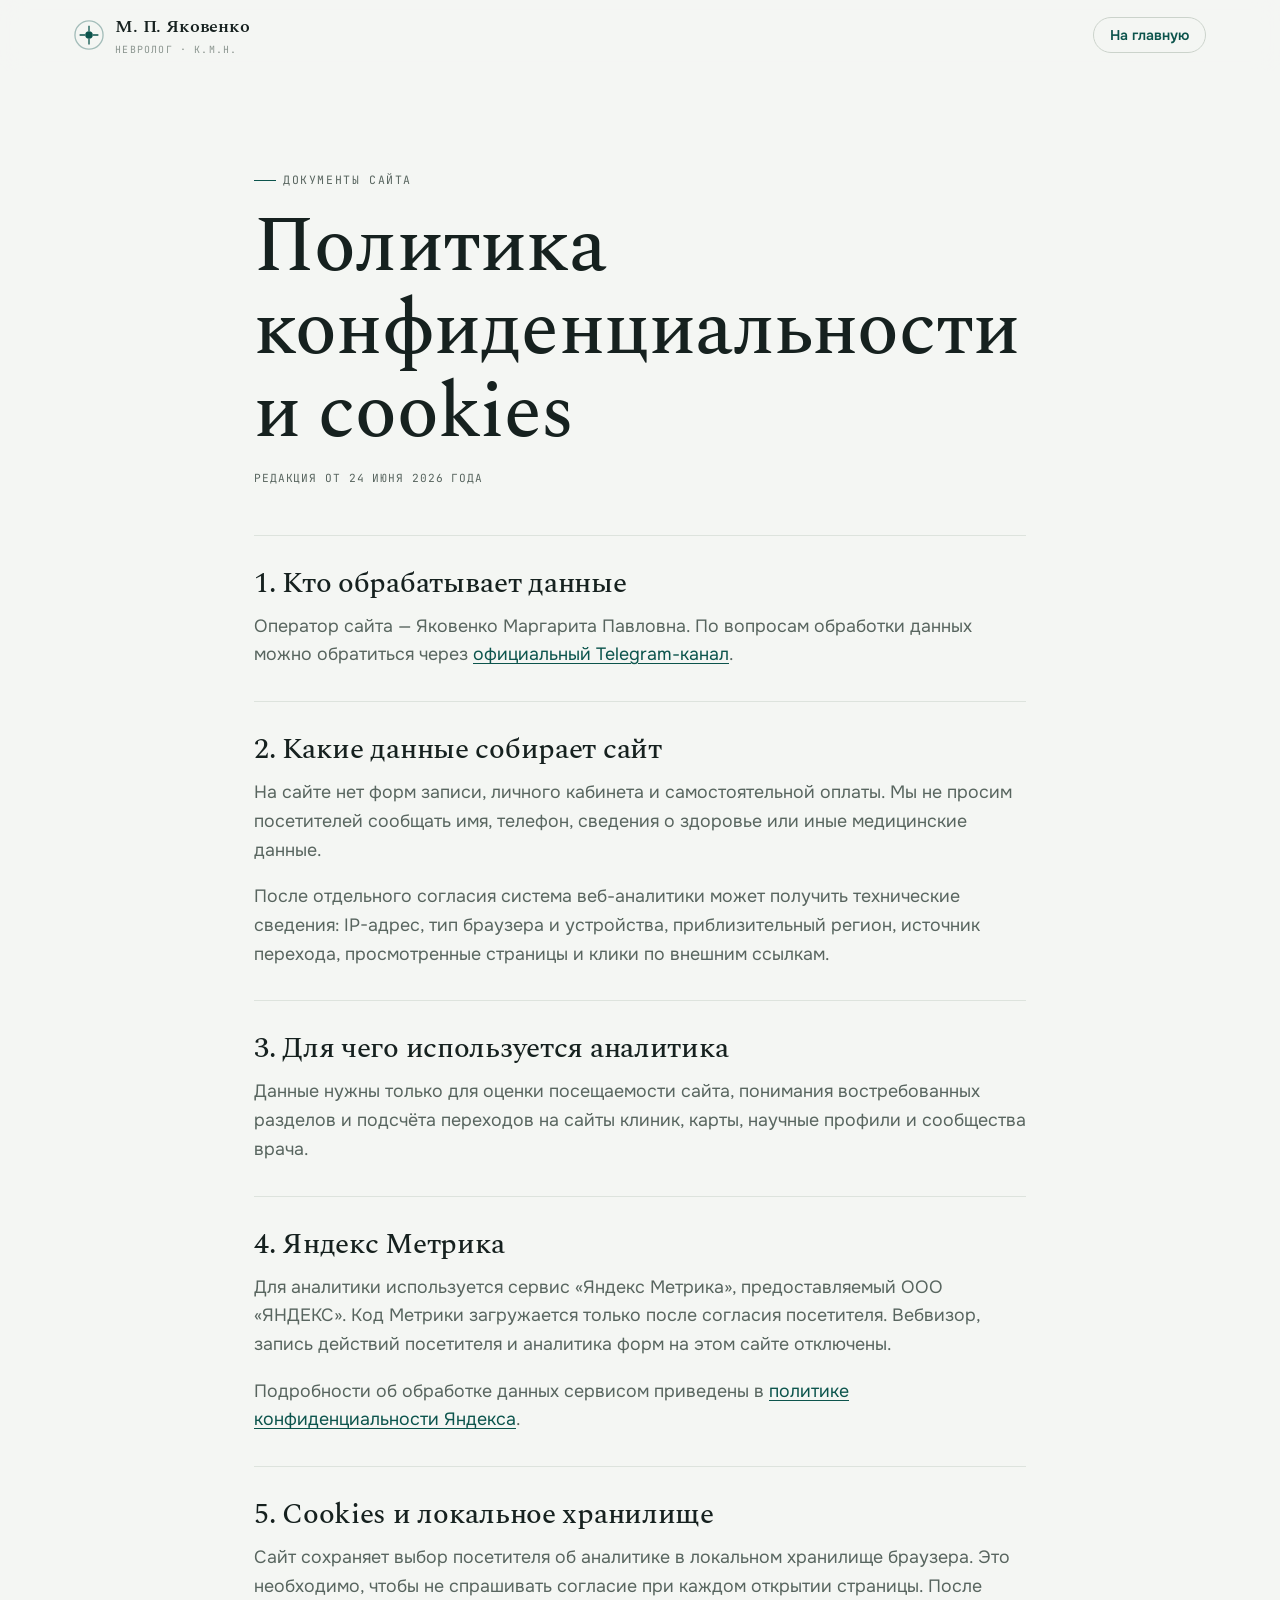
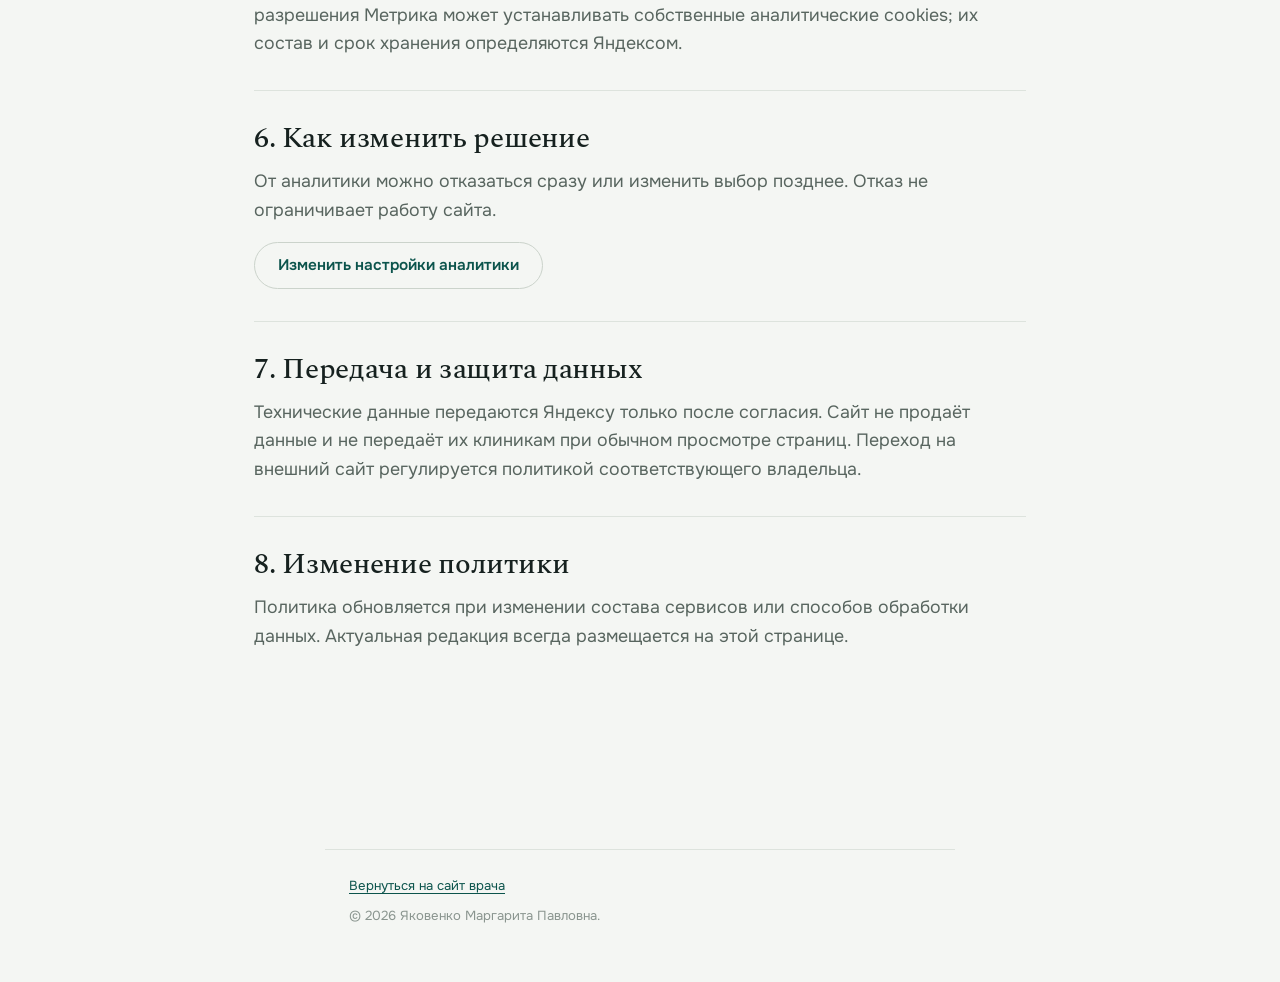
==== privacy.html @ 0357e367 "feat(analytics): add consent-ready metrics" ====
<!DOCTYPE html>
<html lang="ru">
<head>
  <meta charset="utf-8">
  <meta name="viewport" content="width=device-width, initial-scale=1">
  <title>Политика конфиденциальности и cookies — Яковенко Маргарита Павловна</title>
  <meta name="description" content="Политика обработки данных и использования аналитических cookies на личном сайте врача-невролога Яковенко Маргариты Павловны.">
  <meta name="robots" content="index, follow">
  <link rel="canonical" href="https://maximusgenius-collab.github.io/Plusha/privacy.html">
  <meta name="theme-color" content="#0C544C">
  <!-- После создания счётчика укажите его числовой ID в content -->
  <meta name="yandex-metrika-id" content="">
  <link rel="preconnect" href="https://fonts.googleapis.com">
  <link rel="preconnect" href="https://fonts.gstatic.com" crossorigin>
  <link href="https://fonts.googleapis.com/css2?family=JetBrains+Mono:wght@400;500&family=Onest:wght@400;500;600&family=Spectral:wght@400;500;600&display=swap" rel="stylesheet">
  <link rel="stylesheet" href="style.css">
</head>
<body class="policy-page">
  <header class="header">
    <div class="wrap header__inner">
      <a class="brand" href="index.html" aria-label="Вернуться на главную">
        <svg class="brand__mark" width="30" height="30" viewBox="0 0 32 32" fill="none" aria-hidden="true">
          <circle cx="16" cy="16" r="15" stroke="currentColor" stroke-width="1.4" opacity=".35"/>
          <circle cx="16" cy="16" r="4" fill="currentColor"/>
          <g stroke="currentColor" stroke-width="1.4"><path d="M16 12V6M16 20v6M12 16H6M20 16h6"/></g>
        </svg>
        <span><span class="brand__name">М. П. Яковенко</span><span class="brand__role">Невролог · к.м.н.</span></span>
      </a>
      <a class="btn btn--ghost btn--small" href="index.html">На главную</a>
    </div>
  </header>

  <main class="policy wrap">
    <p class="eyebrow">Документы сайта</p>
    <h1>Политика конфиденциальности и&nbsp;cookies</h1>
    <p class="policy__updated">Редакция от 24 июня 2026 года</p>

    <section>
      <h2>1. Кто обрабатывает данные</h2>
      <p>Оператор сайта — Яковенко Маргарита Павловна. По вопросам обработки данных можно обратиться через <a href="https://t.me/pravilnaya_detskaya_nevrologiya" target="_blank" rel="noopener">официальный Telegram-канал</a>.</p>
    </section>

    <section>
      <h2>2. Какие данные собирает сайт</h2>
      <p>На сайте нет форм записи, личного кабинета и самостоятельной оплаты. Мы не просим посетителей сообщать имя, телефон, сведения о здоровье или иные медицинские данные.</p>
      <p>После отдельного согласия система веб-аналитики может получить технические сведения: IP-адрес, тип браузера и устройства, приблизительный регион, источник перехода, просмотренные страницы и клики по внешним ссылкам.</p>
    </section>

    <section>
      <h2>3. Для чего используется аналитика</h2>
      <p>Данные нужны только для оценки посещаемости сайта, понимания востребованных разделов и подсчёта переходов на сайты клиник, карты, научные профили и сообщества врача.</p>
    </section>

    <section>
      <h2>4. Яндекс Метрика</h2>
      <p>Для аналитики используется сервис «Яндекс Метрика», предоставляемый ООО «ЯНДЕКС». Код Метрики загружается только после согласия посетителя. Вебвизор, запись действий посетителя и аналитика форм на этом сайте отключены.</p>
      <p>Подробности об обработке данных сервисом приведены в <a href="https://yandex.ru/legal/confidential/" target="_blank" rel="noopener">политике конфиденциальности Яндекса</a>.</p>
    </section>

    <section>
      <h2>5. Cookies и локальное хранилище</h2>
      <p>Сайт сохраняет выбор посетителя об аналитике в локальном хранилище браузера. Это необходимо, чтобы не спрашивать согласие при каждом открытии страницы. После разрешения Метрика может устанавливать собственные аналитические cookies; их состав и срок хранения определяются Яндексом.</p>
    </section>

    <section>
      <h2>6. Как изменить решение</h2>
      <p>От аналитики можно отказаться сразу или изменить выбор позднее. Отказ не ограничивает работу сайта.</p>
      <button class="btn btn--ghost" type="button" data-cookie-settings>Изменить настройки аналитики</button>
    </section>

    <section>
      <h2>7. Передача и защита данных</h2>
      <p>Технические данные передаются Яндексу только после согласия. Сайт не продаёт данные и не передаёт их клиникам при обычном просмотре страниц. Переход на внешний сайт регулируется политикой соответствующего владельца.</p>
    </section>

    <section>
      <h2>8. Изменение политики</h2>
      <p>Политика обновляется при изменении состава сервисов или способов обработки данных. Актуальная редакция всегда размещается на этой странице.</p>
    </section>
  </main>

  <footer class="footer">
    <div class="wrap footer__legal">
      <p><a href="index.html">Вернуться на сайт врача</a></p>
      <p>© 2026 Яковенко Маргарита Павловна.</p>
    </div>
  </footer>

  <aside class="cookie-panel" data-cookie-panel hidden aria-label="Настройки аналитики">
    <div class="cookie-panel__mark" aria-hidden="true"><span></span></div>
    <div class="cookie-panel__body">
      <p class="cookie-panel__title">Аналитика сайта</p>
      <p>С вашего разрешения мы используем Яндекс Метрику. Вебвизор и запись действий отключены.</p>
    </div>
    <div class="cookie-panel__actions">
      <button class="btn btn--primary btn--small" type="button" data-cookie-accept>Разрешить</button>
      <button class="btn btn--ghost btn--small" type="button" data-cookie-reject>Только необходимые</button>
    </div>
  </aside>

  <script src="analytics.js" defer></script>
</body>
</html>
---- style.css ----
/* =========================================================================
   Сайт врача-невролога — личный сайт
   Дизайн-токены: «ясность нервной системы»
   ========================================================================= */

:root {
  /* — Цвет — */
  --paper:        #F4F6F3;   /* фарфор с холодно-зелёным подтоном */
  --paper-2:      #FBFCFA;   /* карточки */
  --paper-3:      #EEF1ED;   /* мягкие плашки */
  --ink:          #16211F;   /* основной текст, петроль-чёрный */
  --muted:        #58655F;   /* вторичный текст */
  --faint:        #8A958F;   /* подписи */
  --line:         #DDE3DD;   /* волосяные линии */
  --line-2:       #CBD3CB;

  --petrol:       #0C544C;   /* бренд / взрослые / неврология */
  --petrol-deep:  #073E38;
  --petrol-soft:  #E4EDEA;   /* подложка для «взрослых» */
  --amber:        #B8792A;   /* педиатрия / тёплый акцент */
  --amber-deep:   #8F5C18;
  --amber-soft:   #F6EEDF;   /* подложка для «детей» */

  /* — Шрифты — */
  --serif: "Spectral", Georgia, "Times New Roman", serif;
  --sans:  "Onest", -apple-system, BlinkMacSystemFont, "Segoe UI", Roboto, sans-serif;
  --mono:  "JetBrains Mono", ui-monospace, "SFMono-Regular", Consolas, monospace;

  /* — Ритм — */
  --wrap: 1180px;
  --rail: 76px;              /* отступ под «нервный ствол» на десктопе */
  --radius: 18px;
  --radius-sm: 12px;

  --ease: cubic-bezier(.22,.61,.36,1);
}

/* — База — */
*, *::before, *::after { box-sizing: border-box; }

html { scroll-behavior: smooth; }
@media (prefers-reduced-motion: reduce) { html { scroll-behavior: auto; } }

body {
  margin: 0;
  font-family: var(--sans);
  font-size: clamp(16px, 0.95rem + 0.2vw, 18px);
  line-height: 1.62;
  color: var(--ink);
  background: var(--paper);
  -webkit-font-smoothing: antialiased;
  text-rendering: optimizeLegibility;
}

img { max-width: 100%; display: block; }

a { color: inherit; text-decoration: none; }

h1, h2, h3 { font-family: var(--serif); font-weight: 500; margin: 0; line-height: 1.08; letter-spacing: -0.01em; }

p { margin: 0 0 1em; }
p:last-child { margin-bottom: 0; }

::selection { background: var(--petrol); color: var(--paper); }

:focus-visible {
  outline: 2.5px solid var(--petrol);
  outline-offset: 3px;
  border-radius: 4px;
}

.wrap { max-width: var(--wrap); margin: 0 auto; padding: 0 24px; }

/* — Утилитарные подписи (моно) — */
.eyebrow {
  font-family: var(--mono);
  font-size: 0.72rem;
  letter-spacing: 0.14em;
  text-transform: uppercase;
  color: var(--petrol);
  margin: 0 0 1.1rem;
  display: inline-flex;
  align-items: center;
  gap: 0.6em;
}
.eyebrow::before {
  content: "";
  width: 22px; height: 1px;
  background: var(--petrol);
  display: inline-block;
}

.sr-only {
  position: absolute; width: 1px; height: 1px;
  padding: 0; margin: -1px; overflow: hidden;
  clip: rect(0,0,0,0); white-space: nowrap; border: 0;
}

/* =========================================================================
   Кнопки
   ========================================================================= */
.btn {
  font-family: var(--sans);
  font-size: 0.96rem;
  font-weight: 600;
  line-height: 1;
  display: inline-flex;
  align-items: center;
  justify-content: center;
  gap: 0.55em;
  padding: 0.95em 1.5em;
  border-radius: 999px;
  border: 1.5px solid transparent;
  cursor: pointer;
  transition: transform .25s var(--ease), background .25s var(--ease), color .25s var(--ease), border-color .25s var(--ease);
  white-space: nowrap;
}
.btn:active { transform: translateY(1px); }

.btn--primary { background: var(--petrol); color: var(--paper); }
.btn--primary:hover { background: var(--petrol-deep); }

.btn--ghost { background: transparent; color: var(--petrol); border-color: var(--line-2); }
.btn--ghost:hover { border-color: var(--petrol); background: var(--petrol-soft); }

.btn--small { padding: 0.7em 1.15em; font-size: 0.88rem; }

.btn__arrow { transition: transform .25s var(--ease); }
.btn:hover .btn__arrow { transform: translateX(3px); }

/* =========================================================================
   Шапка
   ========================================================================= */
.header {
  position: sticky;
  top: 0;
  z-index: 50;
  background: color-mix(in srgb, var(--paper) 82%, transparent);
  backdrop-filter: saturate(140%) blur(12px);
  border-bottom: 1px solid transparent;
  transition: border-color .3s var(--ease), background .3s var(--ease);
}
.header.is-stuck { border-bottom-color: var(--line); }

.header__inner {
  display: flex;
  align-items: center;
  justify-content: space-between;
  gap: 1.5rem;
  height: 70px;
}

.brand { display: inline-flex; align-items: center; gap: 0.7rem; }
.brand__mark { color: var(--petrol); flex: none; }
.brand__name { font-family: var(--serif); font-size: 1.12rem; font-weight: 600; letter-spacing: -0.01em; }
.brand__role { display: block; font-family: var(--mono); font-size: 0.62rem; letter-spacing: 0.12em; text-transform: uppercase; color: var(--faint); margin-top: 1px; }

.nav { display: flex; align-items: center; gap: 1.9rem; }
.nav a { font-size: 0.93rem; color: var(--muted); transition: color .2s var(--ease); }
.nav a:hover { color: var(--ink); }

.header__cta { display: inline-flex; gap: 0.6rem; align-items: center; }

.menu-toggle {
  display: none;
  width: 42px;
  height: 42px;
  padding: 10px;
  border: 1px solid var(--line-2);
  border-radius: 50%;
  background: var(--paper-2);
  color: var(--ink);
}
.menu-toggle span { display: block; height: 1.5px; margin: 4px 0; background: currentColor; transition: transform .25s var(--ease), opacity .2s; }
.mobile-menu {
  display: none;
  grid-template-columns: 1fr 1fr;
  gap: 0;
  padding: 0 24px 18px;
  background: var(--paper);
  border-bottom: 1px solid var(--line);
}
.mobile-menu a { padding: 0.75rem 0; border-bottom: 1px solid var(--line); color: var(--muted); font-size: 0.94rem; }
.mobile-menu a:nth-child(odd) { margin-right: 1rem; }

@media (max-width: 940px) {
  .nav { display: none; }
  .menu-toggle { display: block; }
  .header.menu-open .mobile-menu { display: grid; }
  .header.menu-open .menu-toggle span:nth-child(1) { transform: translateY(5.5px) rotate(45deg); }
  .header.menu-open .menu-toggle span:nth-child(2) { opacity: 0; }
  .header.menu-open .menu-toggle span:nth-child(3) { transform: translateY(-5.5px) rotate(-45deg); }
}

@media (max-width: 500px) {
  .header__inner { height: 64px; }
  .brand__role { display: none; }
  .brand__name { font-size: 1rem; }
  .header__cta .btn { display: none; }
  .mobile-menu { grid-template-columns: 1fr; }
  .mobile-menu a:nth-child(odd) { margin-right: 0; }
}

/* =========================================================================
   Геро
   ========================================================================= */
.hero { padding: clamp(2.5rem, 6vw, 5.5rem) 0 clamp(3rem, 6vw, 5rem); position: relative; overflow: hidden; }

.hero__grid {
  display: grid;
  grid-template-columns: 0.85fr 1fr;
  gap: clamp(2rem, 5vw, 4.5rem);
  align-items: center;
}

/* Портрет */
.portrait {
  position: relative;
  aspect-ratio: 4 / 5;
  border-radius: var(--radius);
  overflow: hidden;
  background:
    radial-gradient(120% 90% at 30% 12%, #1c6b62 0%, var(--petrol) 42%, var(--petrol-deep) 100%);
  box-shadow: 0 30px 60px -34px rgba(7,62,56,.55);
  isolation: isolate;
}
.portrait img { width: 100%; height: 100%; object-fit: cover; }

/* Заглушка фото (если нет img/doctor.jpg) */
.portrait__ph {
  position: absolute; inset: 0;
  display: flex; flex-direction: column;
  align-items: center; justify-content: center;
  gap: 0.5rem;
  color: color-mix(in srgb, var(--paper) 90%, transparent);
}
.portrait__mono { font-family: var(--serif); font-size: clamp(3rem, 8vw, 5rem); font-weight: 300; letter-spacing: 0.05em; }
.portrait__hint { font-family: var(--mono); font-size: 0.62rem; letter-spacing: 0.16em; text-transform: uppercase; opacity: .7; }
/* мягкий «нейронный» узор поверх */
.portrait__net { position: absolute; inset: 0; z-index: -1; opacity: .22; mix-blend-mode: screen; }

.hero__body { max-width: 36ch; }
.hero__name {
  font-size: clamp(2.4rem, 1.6rem + 3.4vw, 4rem);
  font-weight: 500;
  margin: 0 0 0.5rem;
}
.hero__sub {
  font-family: var(--mono);
  font-size: 0.8rem;
  letter-spacing: 0.1em;
  text-transform: uppercase;
  color: var(--amber-deep);
  margin: 0 0 1.5rem;
}
.hero__sub b { color: var(--petrol); font-weight: 500; }
.hero__lead { font-size: clamp(1.05rem, 1rem + 0.4vw, 1.22rem); color: var(--muted); margin-bottom: 2rem; }
.hero__actions { display: flex; flex-wrap: wrap; gap: 0.9rem; margin-bottom: 2.4rem; }

.hero__stats { display: flex; flex-wrap: wrap; gap: 1.6rem 2.4rem; padding-top: 1.6rem; border-top: 1px solid var(--line); }
.stat__num { font-family: var(--serif); font-size: 1.7rem; font-weight: 500; color: var(--petrol); line-height: 1; }
.stat__label { font-family: var(--mono); font-size: 0.68rem; letter-spacing: 0.08em; text-transform: uppercase; color: var(--faint); margin-top: 0.45rem; max-width: 16ch; }

@media (max-width: 860px) {
  .hero__grid { grid-template-columns: 1fr; gap: 2rem; }
  .portrait { max-width: 340px; }
  .hero__body { max-width: none; }
}

/* =========================================================================
   «Нервный ствол» — подпись страницы
   ========================================================================= */
.rail { position: relative; }

@media (min-width: 1080px) {
  .rail { padding-left: var(--rail); }
  /* линия-ствол */
  .rail::before {
    content: "";
    position: absolute;
    left: 22px; top: 0; bottom: 0;
    width: 2px;
    background: var(--line);
  }
  /* активная (заполняемая при скролле) часть */
  .rail::after {
    content: "";
    position: absolute;
    left: 22px; top: 0;
    width: 2px;
    height: var(--progress, 0%);
    background: linear-gradient(var(--petrol), var(--amber));
    transition: height .15s linear;
  }
  /* узлы-синапсы у каждого раздела */
  .section { position: relative; }
  .section::before {
    content: "";
    position: absolute;
    left: 16px; top: clamp(2.5rem, 5vw, 4rem);
    width: 14px; height: 14px;
    border-radius: 50%;
    background: var(--paper);
    border: 2px solid var(--line-2);
    z-index: 2;
    transition: border-color .4s var(--ease), background .4s var(--ease), box-shadow .4s var(--ease);
  }
  .section.is-in::before {
    border-color: var(--petrol);
    background: var(--petrol);
    box-shadow: 0 0 0 5px var(--petrol-soft);
  }
}

/* =========================================================================
   Секции — общий ритм
   ========================================================================= */
.section { padding: clamp(3.2rem, 7vw, 6rem) 0; border-top: 1px solid var(--line); }
.section--plain { border-top: none; }

.section__head { max-width: 60ch; margin-bottom: clamp(2rem, 4vw, 3rem); }
.section__title { font-size: clamp(1.8rem, 1.3rem + 2vw, 2.8rem); }
.section__intro { color: var(--muted); margin-top: 1rem; font-size: 1.08rem; max-width: 52ch; }

/* — Появление при скролле — */
.reveal { opacity: 0; transform: translateY(18px); }
.reveal.is-in { opacity: 1; transform: none; transition: opacity .7s var(--ease), transform .7s var(--ease); }
@media (prefers-reduced-motion: reduce) {
  .reveal { opacity: 1; transform: none; }
}

/* =========================================================================
   О враче
   ========================================================================= */
.about__grid { display: grid; grid-template-columns: 1.3fr 0.9fr; gap: clamp(2rem, 5vw, 4rem); align-items: start; }
.about__lead { font-family: var(--serif); font-size: clamp(1.3rem, 1.1rem + 1vw, 1.7rem); line-height: 1.4; font-weight: 400; color: var(--ink); margin-bottom: 1.5rem; }
.about__text p { color: var(--muted); }

.facts { list-style: none; margin: 0; padding: 0; display: grid; gap: 0; border: 1px solid var(--line); border-radius: var(--radius); overflow: hidden; background: var(--paper-2); }
.facts li { display: grid; gap: 0.3rem; padding: 1.05rem 1.3rem; border-bottom: 1px solid var(--line); }
.facts li:last-child { border-bottom: none; }
.fact__k { font-family: var(--mono); font-size: 0.66rem; letter-spacing: 0.1em; text-transform: uppercase; color: var(--faint); }
.fact__v { font-size: 1.02rem; font-weight: 500; }
.fact__v b { font-family: var(--serif); font-weight: 600; }

.soc { margin-top: 1.6rem; display: flex; flex-wrap: wrap; align-items: center; gap: 0.6rem 1.1rem; }
.soc__label { font-family: var(--mono); font-size: 0.66rem; letter-spacing: 0.1em; text-transform: uppercase; color: var(--faint); }
.soc a {
  font-size: 0.92rem; font-weight: 500; color: var(--petrol);
  display: inline-flex; align-items: center; gap: 0.4em;
  border-bottom: 1px solid var(--line-2);
  padding-bottom: 1px;
  transition: border-color .2s var(--ease);
}
.soc a:hover { border-color: var(--petrol); }
.soc a::before { content: "→"; color: var(--amber); }

.context-photo {
  position: relative;
  margin: clamp(2rem, 5vw, 4rem) 0 0;
  border-radius: var(--radius);
  overflow: hidden;
  background: var(--paper-3);
}
.context-photo--about { height: clamp(280px, 38vw, 440px); }
.context-photo img { width: 100%; height: 100%; object-fit: cover; }
.context-photo--about img { object-position: center 46%; }
.context-photo figcaption {
  position: absolute;
  right: 1rem;
  bottom: 1rem;
  padding: 0.55rem 0.8rem;
  border-radius: 999px;
  background: color-mix(in srgb, var(--paper) 90%, transparent);
  color: var(--ink);
  font-family: var(--mono);
  font-size: 0.64rem;
  letter-spacing: 0.08em;
  text-transform: uppercase;
}

@media (max-width: 820px) { .about__grid { grid-template-columns: 1fr; } }

/* =========================================================================
   Дипломы и сертификаты
   ========================================================================= */
.docs { display: grid; grid-template-columns: repeat(auto-fill, minmax(190px, 1fr)); gap: 1.2rem; }
.doc {
  display: flex; flex-direction: column;
  border: 1px solid var(--line);
  background: var(--paper-2);
  border-radius: var(--radius);
  overflow: hidden;
  transition: border-color .3s var(--ease), transform .3s var(--ease), box-shadow .3s var(--ease);
}
.doc:hover { border-color: var(--line-2); transform: translateY(-3px); box-shadow: 0 20px 38px -28px rgba(7,62,56,.4); }
.doc__thumb {
  aspect-ratio: 3 / 4;
  display: grid; place-items: center;
  background: var(--paper-3);
  border-bottom: 1px solid var(--line);
  position: relative;
}
/* настоящий документ — превью первой страницы */
.doc__thumb img { width: 100%; height: 100%; object-fit: cover; object-position: center top; }
.doc__thumb--contain img { object-fit: contain; object-position: center; }
/* заглушка, пока документ не добавлен */
.doc--empty { color: var(--line-2); }
.doc--empty svg { width: 46px; height: 56px; }
.doc:hover .doc--empty { color: var(--petrol); }
.doc__thumb::after {
  content: "Открыть";
  position: absolute; inset: auto 0 0 0;
  text-align: center;
  font-family: var(--mono); font-size: 0.62rem; letter-spacing: 0.12em; text-transform: uppercase;
  color: var(--paper);
  background: color-mix(in srgb, var(--petrol) 92%, transparent);
  padding: 0.5rem;
  transform: translateY(100%);
  transition: transform .3s var(--ease);
}
.doc:hover .doc__thumb::after { transform: none; }
.doc__cap { padding: 0.95rem 1.1rem 1.1rem; display: grid; gap: 0.25rem; }
.doc__k { font-family: var(--mono); font-size: 0.62rem; letter-spacing: 0.1em; text-transform: uppercase; color: var(--faint); }
.doc__t { font-size: 0.96rem; font-weight: 500; color: var(--ink); line-height: 1.35; }
.docs-hint { margin-top: 1.3rem; font-size: 0.86rem; color: var(--faint); }
.docs-hint code { font-family: var(--mono); font-size: 0.82em; background: var(--paper-3); padding: 0.15em 0.45em; border-radius: 5px; }
.docs .doc:nth-child(n+7) { display: none; }
.docs.is-expanded .doc:nth-child(n+7) { display: flex; }
.docs-toggle { margin-top: 1rem; }

/* =========================================================================
   Научные публикации (РИНЦ / eLibrary)
   ========================================================================= */
.sci-top {
  display: flex; flex-wrap: wrap; align-items: center; justify-content: space-between;
  gap: 1.5rem 2rem;
  padding: clamp(1.3rem, 3vw, 1.8rem) clamp(1.3rem, 3vw, 2rem);
  border: 1px solid var(--line);
  background: var(--paper-2);
  border-radius: var(--radius);
  margin-bottom: 1.8rem;
}
.sci-metrics { display: flex; flex-wrap: wrap; gap: 1.4rem 2.4rem; }
.sci-metric b { display: block; font-family: var(--serif); font-size: 1.7rem; font-weight: 500; color: var(--petrol); line-height: 1; }
.sci-metric span { font-family: var(--mono); font-size: 0.66rem; letter-spacing: 0.08em; text-transform: uppercase; color: var(--faint); margin-top: 0.4rem; display: block; }
.sci-actions { display: flex; flex-wrap: wrap; gap: 0.7rem; }

.pubs { list-style: none; margin: 0; padding: 0; border-top: 1px solid var(--line); }
.pub {
  display: grid;
  grid-template-columns: 56px 1fr;
  gap: 0.2rem 1.2rem;
  padding: 1.1rem 0;
  border-bottom: 1px solid var(--line);
}
.pub__year { font-family: var(--mono); font-size: 0.82rem; color: var(--petrol); padding-top: 2px; }
.pub__title { font-size: 1.02rem; font-weight: 500; color: var(--ink); line-height: 1.4; }
.pub__src { font-size: 0.9rem; color: var(--muted); margin-top: 0.3rem; }
.pub__src b { color: var(--ink); font-weight: 600; }
.pub__cite { display: inline-block; margin-left: 0.5rem; font-family: var(--mono); font-size: 0.62rem; letter-spacing: 0.04em; text-transform: uppercase; color: var(--amber-deep); background: var(--amber-soft); padding: 0.1em 0.5em; border-radius: 6px; vertical-align: middle; white-space: nowrap; }

.pubs-more { margin-top: 1.4rem; }
.pubs-more > summary {
  list-style: none; cursor: pointer; display: inline-flex; align-items: center; gap: 0.5em;
  font-weight: 600; font-size: 0.94rem; color: var(--petrol);
  padding: 0.7em 1.3em; border: 1.5px solid var(--line-2); border-radius: 999px;
  transition: border-color .25s var(--ease), background .25s var(--ease);
}
.pubs-more > summary::-webkit-details-marker { display: none; }
.pubs-more > summary:hover { border-color: var(--petrol); background: var(--petrol-soft); }
.pubs-more[open] > summary { margin-bottom: 0.4rem; }
.pubs-more[open] > summary .pubs-more__txt::after { content: " — свернуть"; }
.pubs-more .pubs { border-top: 1px solid var(--line); margin-top: 1.2rem; }

@media (max-width: 560px) {
  .pub { grid-template-columns: 1fr; gap: 0.15rem; }
  .pub__year { padding-top: 0; }
}

/* =========================================================================
   Статьи
   ========================================================================= */
.articles { display: grid; gap: 1.1rem; }
.article {
  border: 1px solid var(--line);
  background: var(--paper-2);
  border-radius: var(--radius);
  padding: clamp(1.2rem, 3vw, 1.6rem) clamp(1.3rem, 3vw, 1.8rem);
  transition: border-color .3s var(--ease), box-shadow .3s var(--ease);
}
.article[open] { border-color: var(--line-2); box-shadow: 0 22px 40px -32px rgba(7,62,56,.35); }
.article > summary { list-style: none; cursor: pointer; }
.article > summary::-webkit-details-marker { display: none; }
.article__meta { font-family: var(--mono); font-size: 0.66rem; letter-spacing: 0.1em; text-transform: uppercase; color: var(--petrol); margin-bottom: 0.6rem; }
.article__meta.is-kids { color: var(--amber-deep); }
.article__head { display: flex; justify-content: space-between; align-items: flex-start; gap: 1rem; }
.article__title { font-family: var(--serif); font-size: clamp(1.2rem, 1rem + 0.8vw, 1.5rem); font-weight: 500; color: var(--ink); line-height: 1.25; }
.article__chev { flex: none; color: var(--petrol); transition: transform .3s var(--ease); margin-top: 3px; }
.article[open] .article__chev { transform: rotate(180deg); }
.article__desc { font-size: 0.97rem; color: var(--muted); margin-top: 0.5rem; max-width: 64ch; }
.article__full { margin-top: 1.2rem; padding-top: 1.2rem; border-top: 1px solid var(--line); font-size: 1.02rem; line-height: 1.7; color: var(--muted); max-width: 68ch; }
.article__full p { margin: 0 0 0.9em; }
.article__full b { color: var(--ink); font-weight: 600; }
.article__tg { display: inline-flex; align-items: center; gap: 0.45em; font-weight: 600; font-size: 0.92rem; color: var(--petrol); margin-top: 0.4rem; }
.article__tg:hover { text-decoration: underline; text-underline-offset: 3px; }
.articles-cta { margin-top: 1.6rem; }

/* =========================================================================
   С чем обращаются — взрослые / дети
   ========================================================================= */
.audience { display: grid; grid-template-columns: 1fr 1fr; gap: clamp(1rem, 2.5vw, 1.8rem); }

.aud {
  --aud-pad: clamp(1.5rem, 3vw, 2.2rem);
  border-radius: var(--radius);
  padding: 0 var(--aud-pad) var(--aud-pad);
  border: 1px solid var(--line);
  background: var(--paper-2);
  overflow: hidden;
}
.aud--adults { background: var(--petrol-soft); border-color: color-mix(in srgb, var(--petrol) 18%, var(--line)); }
.aud--kids   { background: var(--amber-soft); border-color: color-mix(in srgb, var(--amber) 22%, var(--line)); }

.aud__visual {
  height: clamp(190px, 24vw, 285px);
  margin: 0 calc(0px - var(--aud-pad)) 1.5rem;
  overflow: hidden;
}
.aud__visual img { width: 100%; height: 100%; object-fit: cover; }
.aud--adults .aud__visual img { object-position: center 48%; }
.aud--kids .aud__visual img { object-position: center 42%; }

.aud__tag { font-family: var(--mono); font-size: 0.68rem; letter-spacing: 0.12em; text-transform: uppercase; display: inline-flex; align-items: center; gap: 0.5em; margin-bottom: 0.8rem; }
.aud--adults .aud__tag { color: var(--petrol); }
.aud--kids .aud__tag { color: var(--amber-deep); }
.aud__dot { width: 8px; height: 8px; border-radius: 50%; }
.aud--adults .aud__dot { background: var(--petrol); }
.aud--kids .aud__dot { background: var(--amber); }

.aud__title { font-size: 1.5rem; margin-bottom: 0.4rem; }
.aud__note { color: var(--muted); font-size: 0.96rem; margin-bottom: 1.4rem; }

.aud__list { list-style: none; margin: 0; padding: 0; display: grid; gap: 0.55rem; }
.aud__list li { position: relative; padding-left: 1.5rem; color: var(--ink); }
.aud__list li::before {
  content: "";
  position: absolute; left: 0; top: 0.62em;
  width: 7px; height: 7px; border-radius: 50%;
  background: currentColor; opacity: .35;
}
.aud--adults .aud__list li::before { background: var(--petrol); opacity: .55; }
.aud--kids .aud__list li::before { background: var(--amber); opacity: .7; }

@media (max-width: 760px) { .audience { grid-template-columns: 1fr; } }

/* =========================================================================
   Методы
   ========================================================================= */
.method-primary {
  display: grid;
  grid-template-columns: 1fr 1fr;
  gap: clamp(1.5rem, 4vw, 3rem);
  align-items: center;
  background: var(--ink);
  color: var(--paper);
  border-radius: var(--radius);
  padding: clamp(1.8rem, 4vw, 3rem);
  margin-bottom: 1.4rem;
  position: relative;
  overflow: hidden;
}
.method-primary__visual {
  align-self: stretch;
  min-height: 260px;
  border-radius: var(--radius-sm);
  overflow: hidden;
}
.method-primary__visual img { width: 100%; height: 100%; object-fit: cover; object-position: center 35%; }
.method-primary__tag { font-family: var(--mono); font-size: 0.7rem; letter-spacing: 0.14em; text-transform: uppercase; color: #7fd6c9; margin-bottom: 1rem; }
.method-primary__title { font-size: clamp(1.7rem, 1.3rem + 1.6vw, 2.5rem); color: var(--paper); margin-bottom: 1rem; }
.method-primary__text { color: color-mix(in srgb, var(--paper) 78%, transparent); }
.method-primary__text p { color: inherit; }
.method-primary__list { grid-column: 1 / -1; list-style: none; margin: 0; padding: 0; display: grid; grid-template-columns: 1fr 1fr; gap: 0.7rem 2rem; }
.method-primary__list li { padding-left: 1.7rem; position: relative; color: color-mix(in srgb, var(--paper) 88%, transparent); }
.method-primary__list li::before { content: "→"; position: absolute; left: 0; color: #7fd6c9; }

.methods-add { display: grid; grid-template-columns: 1fr 1fr; gap: 1.4rem; }
.method-add {
  border: 1px solid var(--line);
  background: var(--paper-2);
  border-radius: var(--radius);
  padding: clamp(1.4rem, 3vw, 2rem);
}
.method-add__tag { font-family: var(--mono); font-size: 0.64rem; letter-spacing: 0.12em; text-transform: uppercase; color: var(--amber-deep); margin-bottom: 0.8rem; }
.method-add__title { font-size: 1.3rem; margin-bottom: 0.5rem; }
.method-add__text { color: var(--muted); font-size: 0.97rem; }

.methods-note { margin-top: 1.4rem; font-size: 0.92rem; color: var(--faint); display: flex; gap: 0.6rem; align-items: flex-start; }
.methods-note svg { flex: none; margin-top: 2px; color: var(--amber); }

@media (max-width: 760px) {
  .method-primary { grid-template-columns: 1fr; }
  .method-primary__visual { min-height: 230px; }
  .method-primary__list { grid-template-columns: 1fr; }
  .methods-add { grid-template-columns: 1fr; }
}

/* =========================================================================
   Где принимает — клиники
   ========================================================================= */
.clinics { display: grid; grid-template-columns: repeat(auto-fit, minmax(290px, 1fr)); gap: 1.4rem; }
.clinic {
  border: 1px solid var(--line);
  background: var(--paper-2);
  border-radius: var(--radius);
  padding: clamp(1.4rem, 3vw, 1.9rem);
  display: flex;
  flex-direction: column;
  transition: border-color .3s var(--ease), transform .3s var(--ease), box-shadow .3s var(--ease);
}
.clinic:hover { border-color: var(--line-2); transform: translateY(-3px); box-shadow: 0 22px 40px -30px rgba(7,62,56,.4); }
.clinic__type { font-family: var(--mono); font-size: 0.64rem; letter-spacing: 0.1em; text-transform: uppercase; color: var(--petrol); margin-bottom: 0.55rem; }
.clinic__name { font-size: 1.3rem; margin-bottom: 1rem; }
.clinic__rows { list-style: none; margin: 0 0 1.5rem; padding: 0; display: grid; gap: 0.7rem; flex: 1; }
.clinic__rows li { display: grid; grid-template-columns: 18px 1fr; gap: 0.7rem; align-items: start; font-size: 0.95rem; color: var(--muted); }
.clinic__rows svg { color: var(--petrol); margin-top: 3px; }
.clinic__rows b { color: var(--ink); font-weight: 500; }
.clinic__rows a { color: var(--petrol); text-decoration: underline; text-underline-offset: 3px; }
.clinics__note { margin-top: 1rem; color: var(--faint); font-size: 0.86rem; }
.metro { display: inline-flex; align-items: center; gap: 0.4em; }
.metro__dot { width: 9px; height: 9px; border-radius: 50%; background: var(--amber); flex: none; }
.clinic__days { font-family: var(--mono); font-size: 0.82rem; color: var(--ink); }

/* =========================================================================
   Отзывы
   ========================================================================= */
.reviews { display: grid; grid-template-columns: repeat(auto-fit, minmax(280px, 1fr)); gap: 1.4rem; }
.reviews-summary {
  display: flex;
  flex-wrap: wrap;
  align-items: center;
  gap: 1.2rem 2.2rem;
  margin-bottom: 1.4rem;
  padding: 1.15rem 1.35rem;
  border: 1px solid var(--line);
  border-radius: var(--radius-sm);
  background: var(--petrol-soft);
}
.reviews-summary div { display: flex; align-items: baseline; gap: 0.55rem; }
.reviews-summary b { font-family: var(--serif); font-size: 1.65rem; color: var(--petrol); }
.reviews-summary span { color: var(--muted); font-size: 0.87rem; }
.reviews-summary a { margin-left: auto; color: var(--petrol); font-weight: 600; font-size: 0.9rem; }
.reviews-summary small { display: block; margin-top: 0.2rem; color: var(--faint); font-size: 0.68rem; font-weight: 400; }
.review {
  border: 1px solid var(--line);
  background: var(--paper-2);
  border-radius: var(--radius);
  padding: clamp(1.5rem, 3vw, 2rem);
  display: flex; flex-direction: column;
}
.review__quote { font-family: var(--serif); font-size: 1.12rem; line-height: 1.5; margin-bottom: 1.4rem; flex: 1; }
.review__by { display: flex; align-items: center; gap: 0.8rem; }
.review__av { min-width: 46px; height: 38px; padding: 0 0.55rem; border-radius: 999px; background: var(--petrol-soft); color: var(--petrol); display: grid; place-items: center; font-family: var(--serif); font-weight: 600; flex: none; }
.review__meta b { display: block; font-size: 0.95rem; }
.review__meta span { font-family: var(--mono); font-size: 0.66rem; letter-spacing: 0.08em; text-transform: uppercase; color: var(--faint); }
.reviews-source { margin-top: 1rem; color: var(--faint); font-size: 0.82rem; }
.reviews-source a { color: var(--petrol); text-decoration: underline; text-underline-offset: 3px; }

@media (max-width: 600px) {
  .reviews-summary a { width: 100%; margin-left: 0; }
}

/* =========================================================================
   FAQ
   ========================================================================= */
.faq { max-width: 800px; }
.faq details {
  border-bottom: 1px solid var(--line);
  padding: 0.4rem 0;
}
.faq summary {
  list-style: none;
  cursor: pointer;
  font-family: var(--serif);
  font-size: clamp(1.1rem, 1rem + 0.5vw, 1.32rem);
  font-weight: 500;
  padding: 1.1rem 2.5rem 1.1rem 0;
  position: relative;
  color: var(--ink);
}
.faq summary::-webkit-details-marker { display: none; }
.faq summary::after {
  content: "";
  position: absolute; right: 4px; top: 1.5rem;
  width: 13px; height: 13px;
  border-right: 2px solid var(--petrol);
  border-bottom: 2px solid var(--petrol);
  transform: rotate(45deg);
  transition: transform .3s var(--ease);
}
.faq details[open] summary::after { transform: rotate(-135deg); top: 1.9rem; }
.faq__a { color: var(--muted); padding: 0 2.5rem 1.3rem 0; max-width: 64ch; }

/* =========================================================================
   Контакты
   ========================================================================= */
.contacts {
  background: var(--ink);
  color: var(--paper);
  border-radius: var(--radius);
  padding: clamp(2rem, 5vw, 3.5rem);
  display: grid;
  grid-template-columns: 1fr 1fr;
  gap: clamp(2rem, 5vw, 4rem);
  align-items: center;
}
.contacts__title { color: var(--paper); font-size: clamp(1.6rem, 1.2rem + 1.6vw, 2.4rem); margin-bottom: 1rem; }
.contacts__lead { color: color-mix(in srgb, var(--paper) 76%, transparent); margin-bottom: 1.8rem; }
.contacts__list { list-style: none; margin: 0; padding: 0; display: grid; gap: 1.1rem; }
.contacts__list li { display: grid; grid-template-columns: 22px 1fr; gap: 0.9rem; align-items: center; }
.contacts__list svg { color: #7fd6c9; }
.contacts__list a, .contacts__list .v { font-size: 1.08rem; color: var(--paper); }
.contacts__list .k { font-family: var(--mono); font-size: 0.62rem; letter-spacing: 0.12em; text-transform: uppercase; color: color-mix(in srgb, var(--paper) 60%, transparent); display: block; }
.contacts__cta { display: flex; flex-direction: column; gap: 1rem; align-items: flex-start; }
.contacts .btn--primary { background: var(--paper); color: var(--ink); }
.contacts .btn--primary:hover { background: #fff; }

@media (max-width: 760px) { .contacts { grid-template-columns: 1fr; } }

/* =========================================================================
   Подвал
   ========================================================================= */
.footer { padding: clamp(2.5rem, 5vw, 4rem) 0 3rem; }
.footer__top { display: flex; flex-wrap: wrap; justify-content: space-between; gap: 1.5rem; align-items: center; margin-bottom: 2rem; }
.footer__brand { font-family: var(--serif); font-size: 1.2rem; font-weight: 600; }
.footer__nav { display: flex; flex-wrap: wrap; gap: 1.4rem; }
.footer__nav a { font-size: 0.92rem; color: var(--muted); }
.footer__nav a:hover { color: var(--ink); }
.footer__legal { font-size: 0.82rem; color: var(--faint); border-top: 1px solid var(--line); padding-top: 1.6rem; max-width: 70ch; }
.footer__legal p { margin-bottom: 0.5rem; }
.footer__legal a, .footer__privacy button { color: var(--petrol); text-decoration: underline; text-underline-offset: 3px; }
.footer__privacy button { padding: 0; border: 0; background: none; font: inherit; cursor: pointer; }

/* =========================================================================
   Согласие на аналитику
   ========================================================================= */
.cookie-panel {
  position: fixed;
  z-index: 100;
  right: max(18px, calc((100vw - var(--wrap)) / 2 + 24px));
  bottom: 18px;
  width: min(660px, calc(100vw - 36px));
  display: grid;
  grid-template-columns: auto 1fr auto;
  gap: 1rem;
  align-items: center;
  padding: 1.15rem;
  border: 1px solid var(--line-2);
  border-radius: var(--radius);
  background: color-mix(in srgb, var(--paper) 96%, transparent);
  box-shadow: 0 24px 70px -30px rgba(7, 62, 56, .5);
  backdrop-filter: blur(16px) saturate(130%);
  opacity: 0;
  transform: translateY(18px);
  transition: opacity .24s var(--ease), transform .24s var(--ease);
}
.cookie-panel[hidden] { display: none; }
.cookie-panel.is-visible { opacity: 1; transform: translateY(0); }
.cookie-panel__mark {
  position: relative;
  width: 42px; height: 42px; border: 1px solid var(--line-2); border-radius: 50%;
  display: grid; place-items: center; color: var(--petrol);
}
.cookie-panel__mark::before, .cookie-panel__mark::after, .cookie-panel__mark span {
  content: ""; position: absolute; width: 18px; height: 1px; background: currentColor;
}
.cookie-panel__mark::after { transform: rotate(90deg); }
.cookie-panel__mark span { width: 7px; height: 7px; border-radius: 50%; }
.cookie-panel__body p { margin: 0; color: var(--muted); font-size: .87rem; line-height: 1.45; }
.cookie-panel__body .cookie-panel__title { margin-bottom: .22rem; color: var(--ink); font-family: var(--serif); font-size: 1.08rem; font-weight: 600; }
.cookie-panel__body a { color: var(--petrol); text-decoration: underline; text-underline-offset: 3px; }
.cookie-panel__actions { display: flex; gap: .55rem; }

@media (max-width: 720px) {
  .cookie-panel { grid-template-columns: auto 1fr; }
  .cookie-panel__actions { grid-column: 1 / -1; }
  .cookie-panel__actions .btn { flex: 1; }
}
@media (max-width: 430px) {
  .cookie-panel { right: 12px; bottom: 12px; width: calc(100vw - 24px); padding: 1rem; }
  .cookie-panel__mark { display: none; }
  .cookie-panel { grid-template-columns: 1fr; }
  .cookie-panel__actions { grid-column: auto; flex-direction: column; }
}

/* =========================================================================
   Политика конфиденциальности
   ========================================================================= */
.policy-page { background: var(--paper); }
.policy { max-width: 820px; padding-top: clamp(3rem, 7vw, 6rem); padding-bottom: clamp(4rem, 8vw, 7rem); }
.policy h1 { font-size: clamp(2.5rem, 6vw, 4.8rem); max-width: 12ch; margin-bottom: .8rem; }
.policy__updated { font-family: var(--mono); color: var(--faint); font-size: .7rem; letter-spacing: .08em; text-transform: uppercase; }
.policy section { padding: 2rem 0; border-top: 1px solid var(--line); }
.policy section:first-of-type { margin-top: 3rem; }
.policy h2 { font-size: clamp(1.35rem, 2.5vw, 1.8rem); margin-bottom: .8rem; }
.policy p { color: var(--muted); }
.policy a { color: var(--petrol); text-decoration: underline; text-underline-offset: 3px; }

/* =========================================================================
   Якорная прокрутка под липкую шапку
   ========================================================================= */
[id] { scroll-margin-top: 90px; }
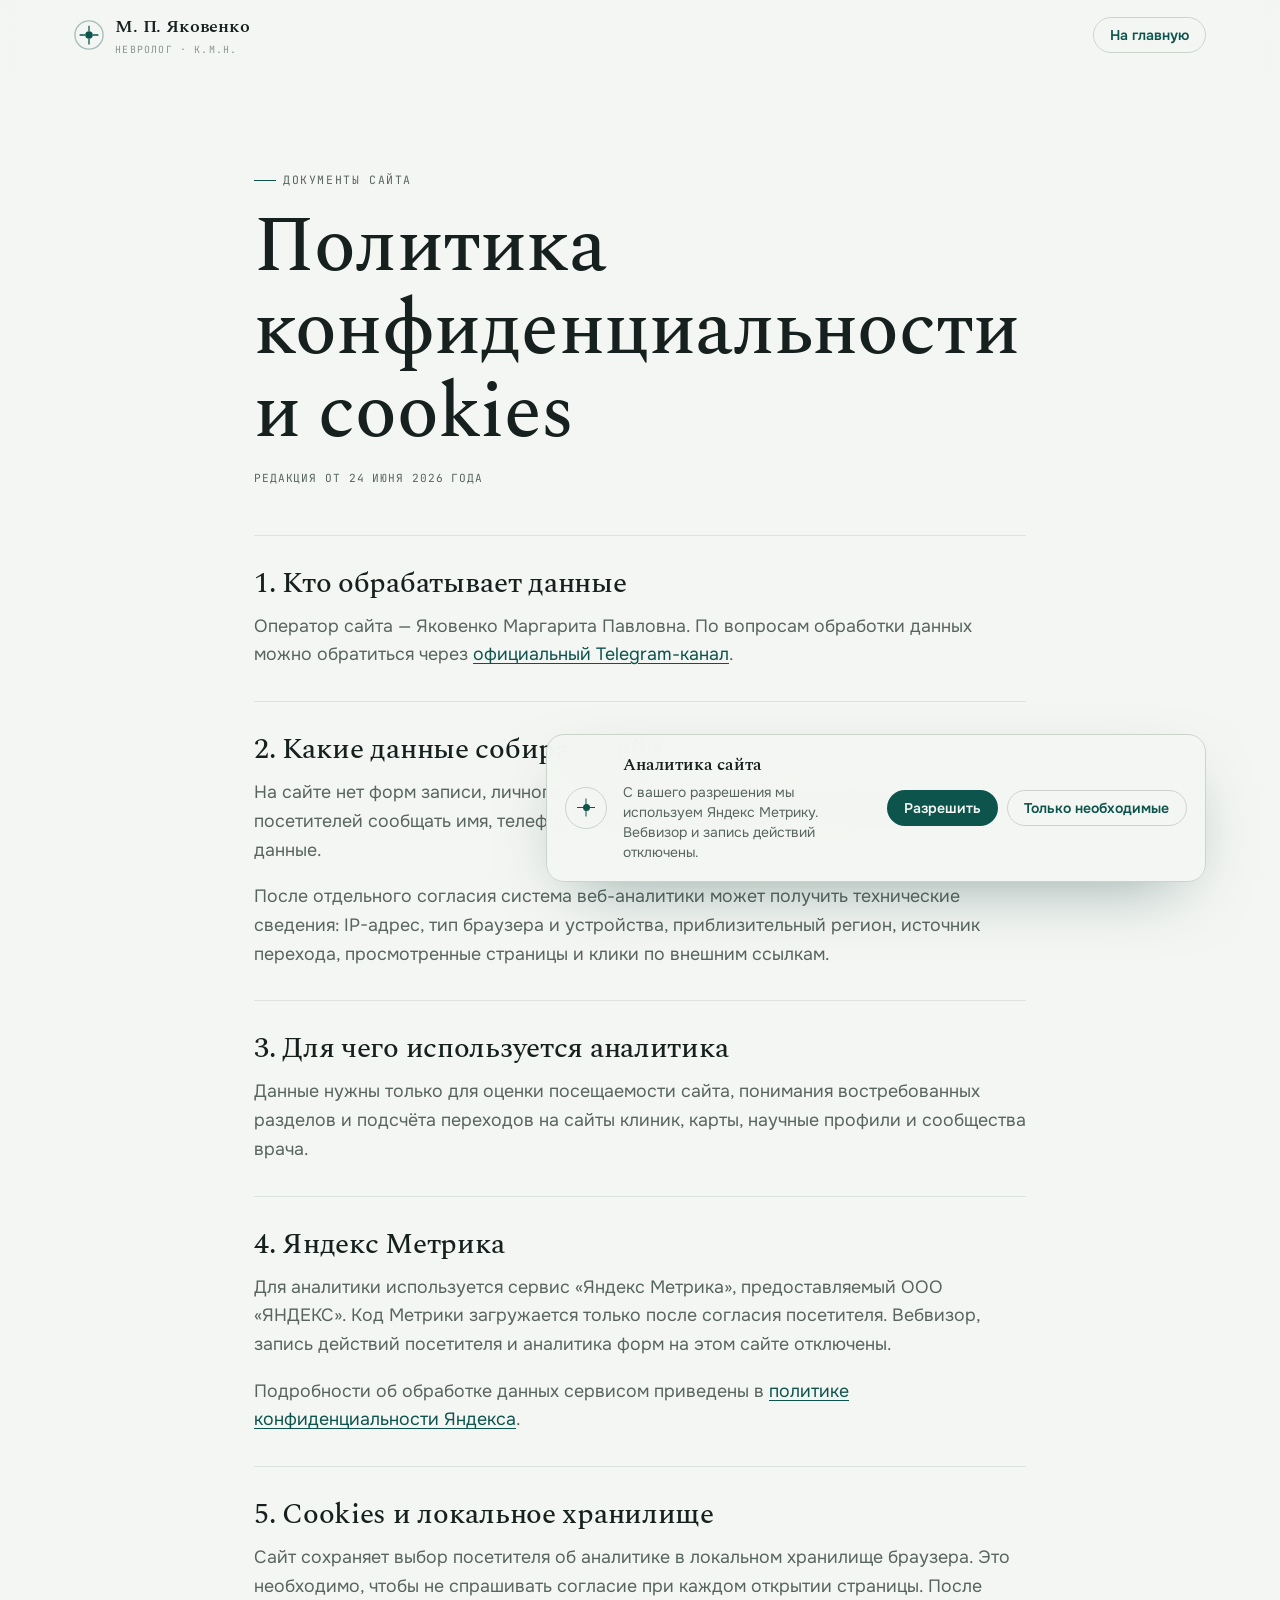
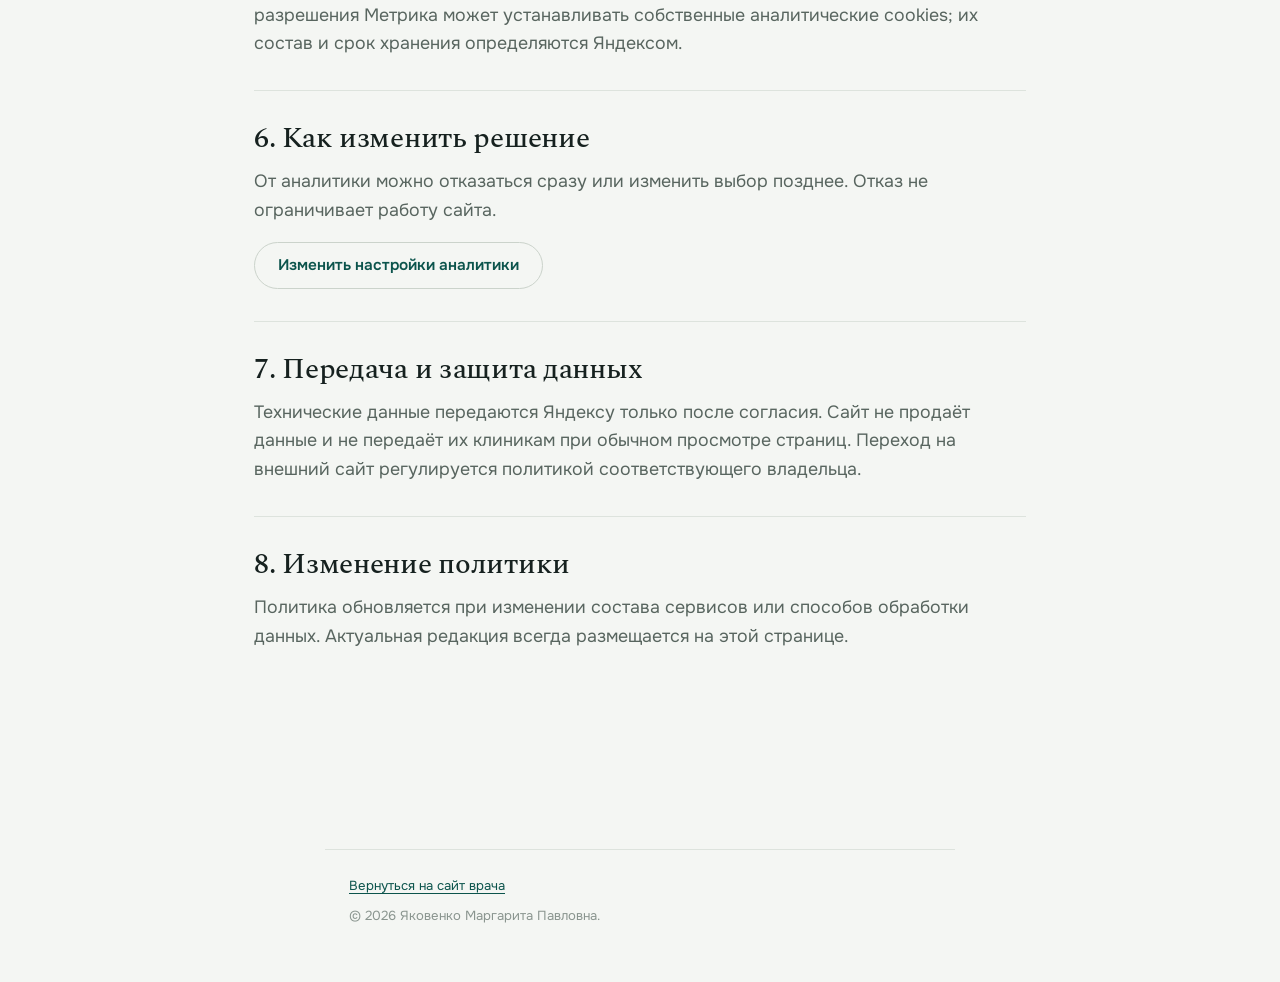
==== commit a6eccd38: "feat: активирована Яндекс Метрика (счётчик 110127406) Вписан ID счётчика в метатег yandex-metrika-id" ====
--- a/privacy.html
+++ b/privacy.html
@@ -9,7 +9,7 @@
   <link rel="canonical" href="https://maximusgenius-collab.github.io/Plusha/privacy.html">
   <meta name="theme-color" content="#0C544C">
   <!-- После создания счётчика укажите его числовой ID в content -->
-  <meta name="yandex-metrika-id" content="">
+  <meta name="yandex-metrika-id" content="110127406">
   <link rel="preconnect" href="https://fonts.googleapis.com">
   <link rel="preconnect" href="https://fonts.gstatic.com" crossorigin>
   <link href="https://fonts.googleapis.com/css2?family=JetBrains+Mono:wght@400;500&family=Onest:wght@400;500;600&family=Spectral:wght@400;500;600&display=swap" rel="stylesheet">
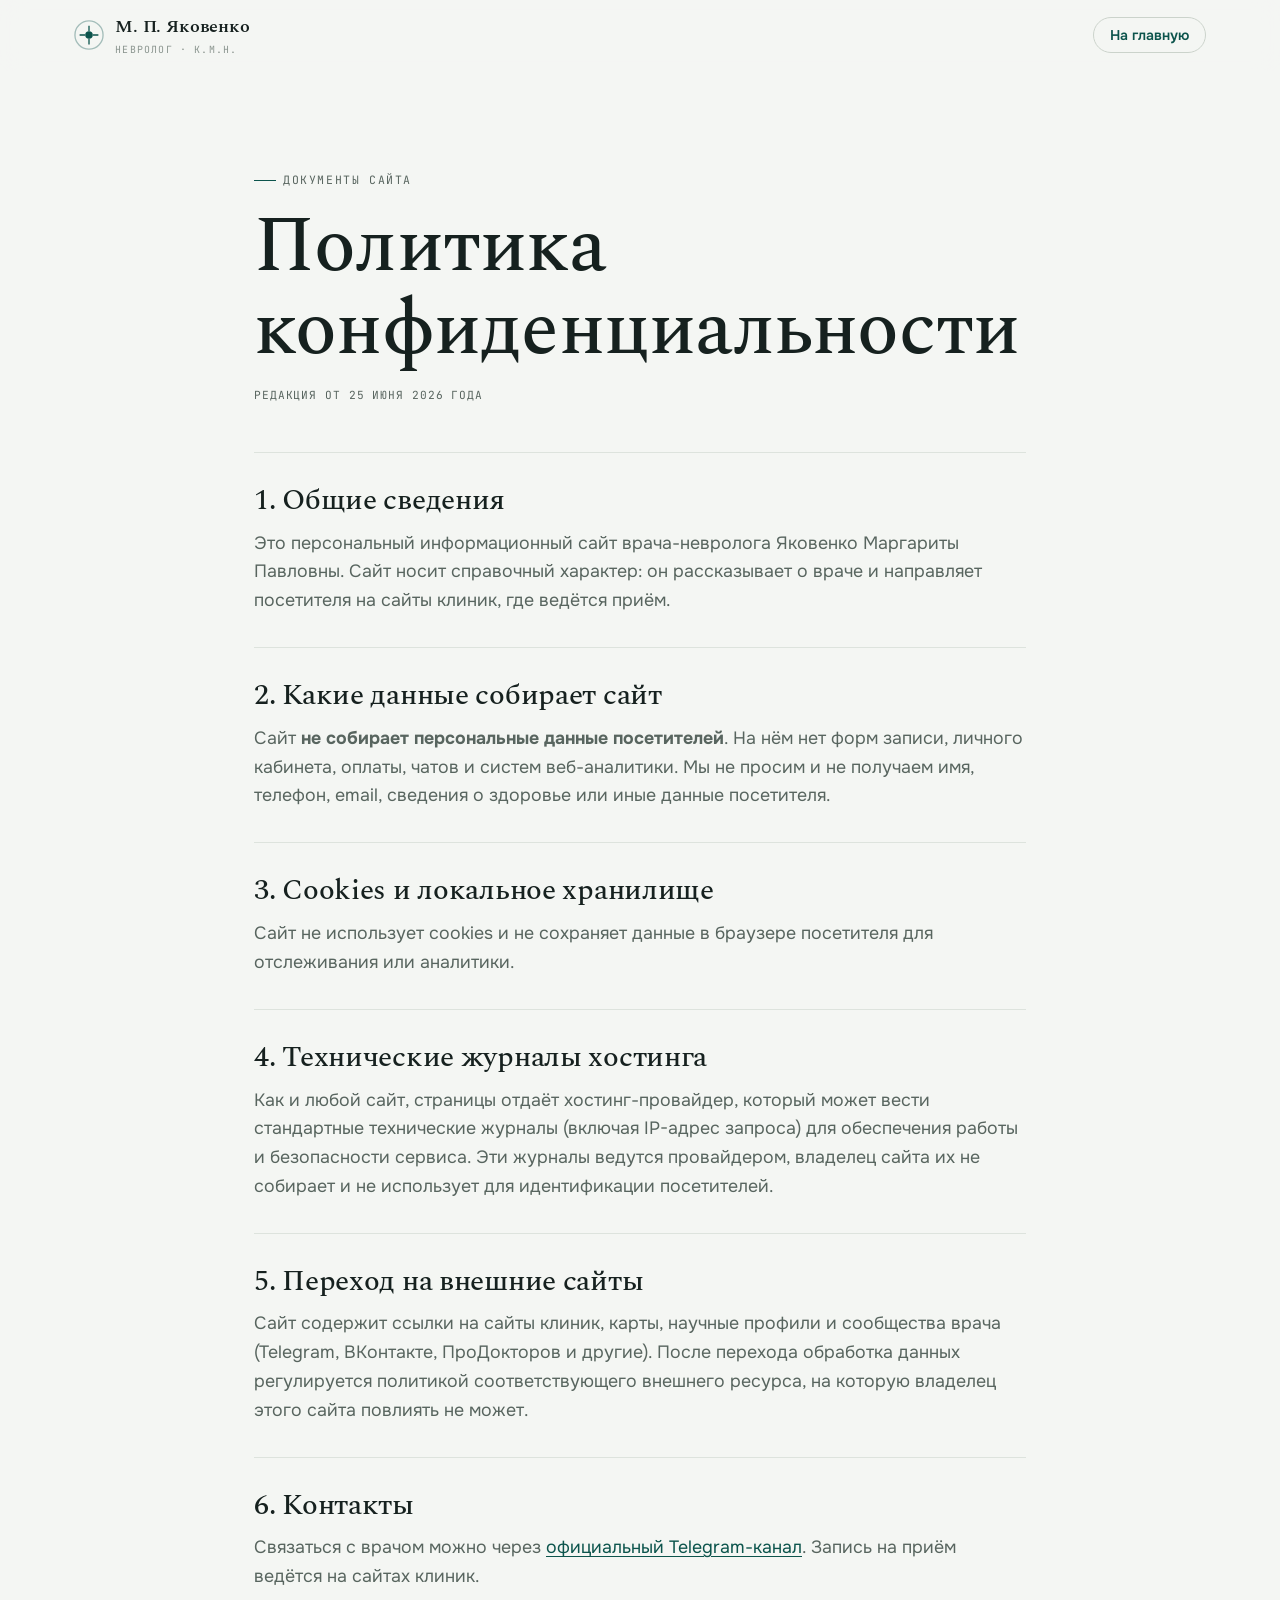
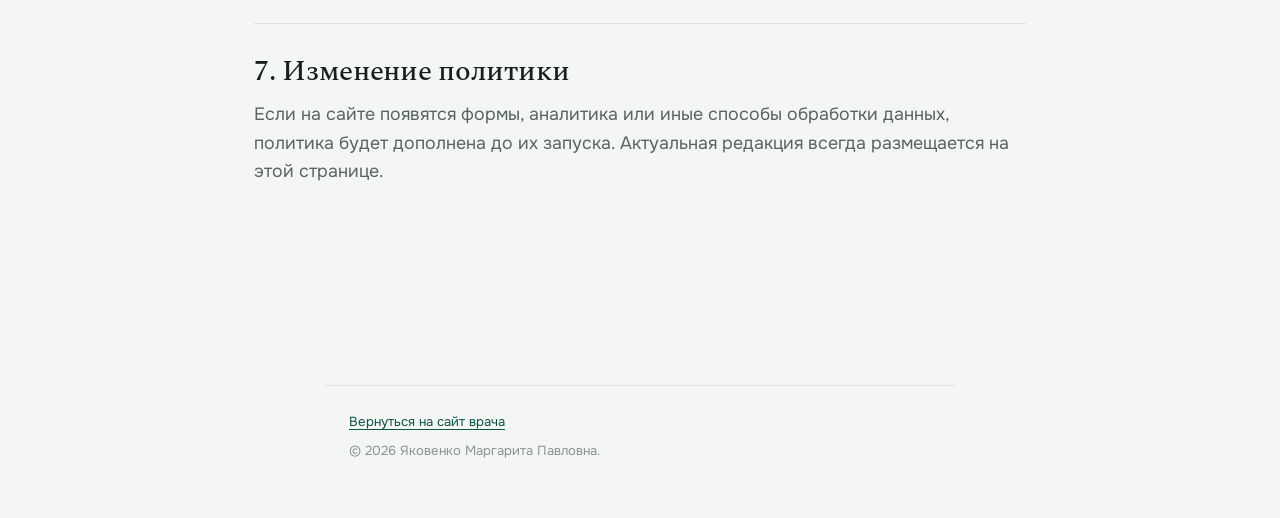
==== commit 6ea082c3: "feat: чистый по ПДн сайт — убрана Метрика, шрифты self-host - удалена Яндекс Метрика (analytics.js, " ====
--- a/privacy.html
+++ b/privacy.html
@@ -3,16 +3,12 @@
 <head>
   <meta charset="utf-8">
   <meta name="viewport" content="width=device-width, initial-scale=1">
-  <title>Политика конфиденциальности и cookies — Яковенко Маргарита Павловна</title>
-  <meta name="description" content="Политика обработки данных и использования аналитических cookies на личном сайте врача-невролога Яковенко Маргариты Павловны.">
+  <title>Политика конфиденциальности — Яковенко Маргарита Павловна</title>
+  <meta name="description" content="Политика конфиденциальности личного сайта врача-невролога Яковенко Маргариты Павловны. Сайт не собирает персональные данные посетителей.">
   <meta name="robots" content="index, follow">
   <link rel="canonical" href="https://maximusgenius-collab.github.io/Plusha/privacy.html">
   <meta name="theme-color" content="#0C544C">
-  <!-- После создания счётчика укажите его числовой ID в content -->
-  <meta name="yandex-metrika-id" content="110127406">
-  <link rel="preconnect" href="https://fonts.googleapis.com">
-  <link rel="preconnect" href="https://fonts.gstatic.com" crossorigin>
-  <link href="https://fonts.googleapis.com/css2?family=JetBrains+Mono:wght@400;500&family=Onest:wght@400;500;600&family=Spectral:wght@400;500;600&display=swap" rel="stylesheet">
+  <link rel="stylesheet" href="fonts.css">
   <link rel="stylesheet" href="style.css">
 </head>
 <body class="policy-page">
@@ -32,50 +28,42 @@
 
   <main class="policy wrap">
     <p class="eyebrow">Документы сайта</p>
-    <h1>Политика конфиденциальности и&nbsp;cookies</h1>
-    <p class="policy__updated">Редакция от 24 июня 2026 года</p>
+    <h1>Политика конфиденциальности</h1>
+    <p class="policy__updated">Редакция от 25 июня 2026 года</p>
 
     <section>
-      <h2>1. Кто обрабатывает данные</h2>
-      <p>Оператор сайта — Яковенко Маргарита Павловна. По вопросам обработки данных можно обратиться через <a href="https://t.me/pravilnaya_detskaya_nevrologiya" target="_blank" rel="noopener">официальный Telegram-канал</a>.</p>
+      <h2>1. Общие сведения</h2>
+      <p>Это персональный информационный сайт врача-невролога Яковенко Маргариты Павловны. Сайт носит справочный характер: он рассказывает о враче и направляет посетителя на сайты клиник, где ведётся приём.</p>
     </section>
 
     <section>
       <h2>2. Какие данные собирает сайт</h2>
-      <p>На сайте нет форм записи, личного кабинета и самостоятельной оплаты. Мы не просим посетителей сообщать имя, телефон, сведения о здоровье или иные медицинские данные.</p>
-      <p>После отдельного согласия система веб-аналитики может получить технические сведения: IP-адрес, тип браузера и устройства, приблизительный регион, источник перехода, просмотренные страницы и клики по внешним ссылкам.</p>
+      <p>Сайт <strong>не собирает персональные данные посетителей</strong>. На нём нет форм записи, личного кабинета, оплаты, чатов и систем веб-аналитики. Мы не просим и не получаем имя, телефон, email, сведения о здоровье или иные данные посетителя.</p>
     </section>
 
     <section>
-      <h2>3. Для чего используется аналитика</h2>
-      <p>Данные нужны только для оценки посещаемости сайта, понимания востребованных разделов и подсчёта переходов на сайты клиник, карты, научные профили и сообщества врача.</p>
+      <h2>3. Cookies и локальное хранилище</h2>
+      <p>Сайт не использует cookies и не сохраняет данные в браузере посетителя для отслеживания или аналитики.</p>
     </section>
 
     <section>
-      <h2>4. Яндекс Метрика</h2>
-      <p>Для аналитики используется сервис «Яндекс Метрика», предоставляемый ООО «ЯНДЕКС». Код Метрики загружается только после согласия посетителя. Вебвизор, запись действий посетителя и аналитика форм на этом сайте отключены.</p>
-      <p>Подробности об обработке данных сервисом приведены в <a href="https://yandex.ru/legal/confidential/" target="_blank" rel="noopener">политике конфиденциальности Яндекса</a>.</p>
+      <h2>4. Технические журналы хостинга</h2>
+      <p>Как и любой сайт, страницы отдаёт хостинг-провайдер, который может вести стандартные технические журналы (включая IP-адрес запроса) для обеспечения работы и безопасности сервиса. Эти журналы ведутся провайдером, владелец сайта их не собирает и не использует для идентификации посетителей.</p>
     </section>
 
     <section>
-      <h2>5. Cookies и локальное хранилище</h2>
-      <p>Сайт сохраняет выбор посетителя об аналитике в локальном хранилище браузера. Это необходимо, чтобы не спрашивать согласие при каждом открытии страницы. После разрешения Метрика может устанавливать собственные аналитические cookies; их состав и срок хранения определяются Яндексом.</p>
+      <h2>5. Переход на внешние сайты</h2>
+      <p>Сайт содержит ссылки на сайты клиник, карты, научные профили и сообщества врача (Telegram, ВКонтакте, ПроДокторов и другие). После перехода обработка данных регулируется политикой соответствующего внешнего ресурса, на которую владелец этого сайта повлиять не может.</p>
     </section>
 
     <section>
-      <h2>6. Как изменить решение</h2>
-      <p>От аналитики можно отказаться сразу или изменить выбор позднее. Отказ не ограничивает работу сайта.</p>
-      <button class="btn btn--ghost" type="button" data-cookie-settings>Изменить настройки аналитики</button>
+      <h2>6. Контакты</h2>
+      <p>Связаться с врачом можно через <a href="https://t.me/pravilnaya_detskaya_nevrologiya" target="_blank" rel="noopener">официальный Telegram-канал</a>. Запись на приём ведётся на сайтах клиник.</p>
     </section>
 
     <section>
-      <h2>7. Передача и защита данных</h2>
-      <p>Технические данные передаются Яндексу только после согласия. Сайт не продаёт данные и не передаёт их клиникам при обычном просмотре страниц. Переход на внешний сайт регулируется политикой соответствующего владельца.</p>
-    </section>
-
-    <section>
-      <h2>8. Изменение политики</h2>
-      <p>Политика обновляется при изменении состава сервисов или способов обработки данных. Актуальная редакция всегда размещается на этой странице.</p>
+      <h2>7. Изменение политики</h2>
+      <p>Если на сайте появятся формы, аналитика или иные способы обработки данных, политика будет дополнена до их запуска. Актуальная редакция всегда размещается на этой странице.</p>
     </section>
   </main>
 
@@ -85,19 +73,5 @@
       <p>© 2026 Яковенко Маргарита Павловна.</p>
     </div>
   </footer>
-
-  <aside class="cookie-panel" data-cookie-panel hidden aria-label="Настройки аналитики">
-    <div class="cookie-panel__mark" aria-hidden="true"><span></span></div>
-    <div class="cookie-panel__body">
-      <p class="cookie-panel__title">Аналитика сайта</p>
-      <p>С вашего разрешения мы используем Яндекс Метрику. Вебвизор и запись действий отключены.</p>
-    </div>
-    <div class="cookie-panel__actions">
-      <button class="btn btn--primary btn--small" type="button" data-cookie-accept>Разрешить</button>
-      <button class="btn btn--ghost btn--small" type="button" data-cookie-reject>Только необходимые</button>
-    </div>
-  </aside>
-
-  <script src="analytics.js" defer></script>
 </body>
 </html>
--- a/fonts.css
+++ b/fonts.css
@@ -0,0 +1,361 @@
+/* Локальные шрифты (self-host). Сгенерировано из Google Fonts. */
+
+@font-face {
+  font-family: 'JetBrains Mono';
+  font-style: normal;
+  font-weight: 400;
+  font-display: swap;
+  src: url('fonts/jetbrains-mono-400-cyrillic-ext.woff2') format('woff2');
+  unicode-range: U+0460-052F, U+1C80-1C8A, U+20B4, U+2DE0-2DFF, U+A640-A69F, U+FE2E-FE2F;
+}
+
+@font-face {
+  font-family: 'JetBrains Mono';
+  font-style: normal;
+  font-weight: 400;
+  font-display: swap;
+  src: url('fonts/jetbrains-mono-400-cyrillic.woff2') format('woff2');
+  unicode-range: U+0301, U+0400-045F, U+0490-0491, U+04B0-04B1, U+2116;
+}
+
+@font-face {
+  font-family: 'JetBrains Mono';
+  font-style: normal;
+  font-weight: 400;
+  font-display: swap;
+  src: url('fonts/jetbrains-mono-400-latin-ext.woff2') format('woff2');
+  unicode-range: U+0100-02BA, U+02BD-02C5, U+02C7-02CC, U+02CE-02D7, U+02DD-02FF, U+0304, U+0308, U+0329, U+1D00-1DBF, U+1E00-1E9F, U+1EF2-1EFF, U+2020, U+20A0-20AB, U+20AD-20C0, U+2113, U+2C60-2C7F, U+A720-A7FF;
+}
+
+@font-face {
+  font-family: 'JetBrains Mono';
+  font-style: normal;
+  font-weight: 400;
+  font-display: swap;
+  src: url('fonts/jetbrains-mono-400-latin.woff2') format('woff2');
+  unicode-range: U+0000-00FF, U+0131, U+0152-0153, U+02BB-02BC, U+02C6, U+02DA, U+02DC, U+0304, U+0308, U+0329, U+2000-206F, U+20AC, U+2122, U+2191, U+2193, U+2212, U+2215, U+FEFF, U+FFFD;
+}
+
+@font-face {
+  font-family: 'JetBrains Mono';
+  font-style: normal;
+  font-weight: 500;
+  font-display: swap;
+  src: url('fonts/jetbrains-mono-500-cyrillic-ext.woff2') format('woff2');
+  unicode-range: U+0460-052F, U+1C80-1C8A, U+20B4, U+2DE0-2DFF, U+A640-A69F, U+FE2E-FE2F;
+}
+
+@font-face {
+  font-family: 'JetBrains Mono';
+  font-style: normal;
+  font-weight: 500;
+  font-display: swap;
+  src: url('fonts/jetbrains-mono-500-cyrillic.woff2') format('woff2');
+  unicode-range: U+0301, U+0400-045F, U+0490-0491, U+04B0-04B1, U+2116;
+}
+
+@font-face {
+  font-family: 'JetBrains Mono';
+  font-style: normal;
+  font-weight: 500;
+  font-display: swap;
+  src: url('fonts/jetbrains-mono-500-latin-ext.woff2') format('woff2');
+  unicode-range: U+0100-02BA, U+02BD-02C5, U+02C7-02CC, U+02CE-02D7, U+02DD-02FF, U+0304, U+0308, U+0329, U+1D00-1DBF, U+1E00-1E9F, U+1EF2-1EFF, U+2020, U+20A0-20AB, U+20AD-20C0, U+2113, U+2C60-2C7F, U+A720-A7FF;
+}
+
+@font-face {
+  font-family: 'JetBrains Mono';
+  font-style: normal;
+  font-weight: 500;
+  font-display: swap;
+  src: url('fonts/jetbrains-mono-500-latin.woff2') format('woff2');
+  unicode-range: U+0000-00FF, U+0131, U+0152-0153, U+02BB-02BC, U+02C6, U+02DA, U+02DC, U+0304, U+0308, U+0329, U+2000-206F, U+20AC, U+2122, U+2191, U+2193, U+2212, U+2215, U+FEFF, U+FFFD;
+}
+
+@font-face {
+  font-family: 'Onest';
+  font-style: normal;
+  font-weight: 400;
+  font-display: swap;
+  src: url('fonts/onest-400-cyrillic-ext.woff2') format('woff2');
+  unicode-range: U+0460-052F, U+1C80-1C8A, U+20B4, U+2DE0-2DFF, U+A640-A69F, U+FE2E-FE2F;
+}
+
+@font-face {
+  font-family: 'Onest';
+  font-style: normal;
+  font-weight: 400;
+  font-display: swap;
+  src: url('fonts/onest-400-cyrillic.woff2') format('woff2');
+  unicode-range: U+0301, U+0400-045F, U+0490-0491, U+04B0-04B1, U+2116;
+}
+
+@font-face {
+  font-family: 'Onest';
+  font-style: normal;
+  font-weight: 400;
+  font-display: swap;
+  src: url('fonts/onest-400-latin-ext.woff2') format('woff2');
+  unicode-range: U+0100-02BA, U+02BD-02C5, U+02C7-02CC, U+02CE-02D7, U+02DD-02FF, U+0304, U+0308, U+0329, U+1D00-1DBF, U+1E00-1E9F, U+1EF2-1EFF, U+2020, U+20A0-20AB, U+20AD-20C0, U+2113, U+2C60-2C7F, U+A720-A7FF;
+}
+
+@font-face {
+  font-family: 'Onest';
+  font-style: normal;
+  font-weight: 400;
+  font-display: swap;
+  src: url('fonts/onest-400-latin.woff2') format('woff2');
+  unicode-range: U+0000-00FF, U+0131, U+0152-0153, U+02BB-02BC, U+02C6, U+02DA, U+02DC, U+0304, U+0308, U+0329, U+2000-206F, U+20AC, U+2122, U+2191, U+2193, U+2212, U+2215, U+FEFF, U+FFFD;
+}
+
+@font-face {
+  font-family: 'Onest';
+  font-style: normal;
+  font-weight: 500;
+  font-display: swap;
+  src: url('fonts/onest-500-cyrillic-ext.woff2') format('woff2');
+  unicode-range: U+0460-052F, U+1C80-1C8A, U+20B4, U+2DE0-2DFF, U+A640-A69F, U+FE2E-FE2F;
+}
+
+@font-face {
+  font-family: 'Onest';
+  font-style: normal;
+  font-weight: 500;
+  font-display: swap;
+  src: url('fonts/onest-500-cyrillic.woff2') format('woff2');
+  unicode-range: U+0301, U+0400-045F, U+0490-0491, U+04B0-04B1, U+2116;
+}
+
+@font-face {
+  font-family: 'Onest';
+  font-style: normal;
+  font-weight: 500;
+  font-display: swap;
+  src: url('fonts/onest-500-latin-ext.woff2') format('woff2');
+  unicode-range: U+0100-02BA, U+02BD-02C5, U+02C7-02CC, U+02CE-02D7, U+02DD-02FF, U+0304, U+0308, U+0329, U+1D00-1DBF, U+1E00-1E9F, U+1EF2-1EFF, U+2020, U+20A0-20AB, U+20AD-20C0, U+2113, U+2C60-2C7F, U+A720-A7FF;
+}
+
+@font-face {
+  font-family: 'Onest';
+  font-style: normal;
+  font-weight: 500;
+  font-display: swap;
+  src: url('fonts/onest-500-latin.woff2') format('woff2');
+  unicode-range: U+0000-00FF, U+0131, U+0152-0153, U+02BB-02BC, U+02C6, U+02DA, U+02DC, U+0304, U+0308, U+0329, U+2000-206F, U+20AC, U+2122, U+2191, U+2193, U+2212, U+2215, U+FEFF, U+FFFD;
+}
+
+@font-face {
+  font-family: 'Onest';
+  font-style: normal;
+  font-weight: 600;
+  font-display: swap;
+  src: url('fonts/onest-600-cyrillic-ext.woff2') format('woff2');
+  unicode-range: U+0460-052F, U+1C80-1C8A, U+20B4, U+2DE0-2DFF, U+A640-A69F, U+FE2E-FE2F;
+}
+
+@font-face {
+  font-family: 'Onest';
+  font-style: normal;
+  font-weight: 600;
+  font-display: swap;
+  src: url('fonts/onest-600-cyrillic.woff2') format('woff2');
+  unicode-range: U+0301, U+0400-045F, U+0490-0491, U+04B0-04B1, U+2116;
+}
+
+@font-face {
+  font-family: 'Onest';
+  font-style: normal;
+  font-weight: 600;
+  font-display: swap;
+  src: url('fonts/onest-600-latin-ext.woff2') format('woff2');
+  unicode-range: U+0100-02BA, U+02BD-02C5, U+02C7-02CC, U+02CE-02D7, U+02DD-02FF, U+0304, U+0308, U+0329, U+1D00-1DBF, U+1E00-1E9F, U+1EF2-1EFF, U+2020, U+20A0-20AB, U+20AD-20C0, U+2113, U+2C60-2C7F, U+A720-A7FF;
+}
+
+@font-face {
+  font-family: 'Onest';
+  font-style: normal;
+  font-weight: 600;
+  font-display: swap;
+  src: url('fonts/onest-600-latin.woff2') format('woff2');
+  unicode-range: U+0000-00FF, U+0131, U+0152-0153, U+02BB-02BC, U+02C6, U+02DA, U+02DC, U+0304, U+0308, U+0329, U+2000-206F, U+20AC, U+2122, U+2191, U+2193, U+2212, U+2215, U+FEFF, U+FFFD;
+}
+
+@font-face {
+  font-family: 'Onest';
+  font-style: normal;
+  font-weight: 700;
+  font-display: swap;
+  src: url('fonts/onest-700-cyrillic-ext.woff2') format('woff2');
+  unicode-range: U+0460-052F, U+1C80-1C8A, U+20B4, U+2DE0-2DFF, U+A640-A69F, U+FE2E-FE2F;
+}
+
+@font-face {
+  font-family: 'Onest';
+  font-style: normal;
+  font-weight: 700;
+  font-display: swap;
+  src: url('fonts/onest-700-cyrillic.woff2') format('woff2');
+  unicode-range: U+0301, U+0400-045F, U+0490-0491, U+04B0-04B1, U+2116;
+}
+
+@font-face {
+  font-family: 'Onest';
+  font-style: normal;
+  font-weight: 700;
+  font-display: swap;
+  src: url('fonts/onest-700-latin-ext.woff2') format('woff2');
+  unicode-range: U+0100-02BA, U+02BD-02C5, U+02C7-02CC, U+02CE-02D7, U+02DD-02FF, U+0304, U+0308, U+0329, U+1D00-1DBF, U+1E00-1E9F, U+1EF2-1EFF, U+2020, U+20A0-20AB, U+20AD-20C0, U+2113, U+2C60-2C7F, U+A720-A7FF;
+}
+
+@font-face {
+  font-family: 'Onest';
+  font-style: normal;
+  font-weight: 700;
+  font-display: swap;
+  src: url('fonts/onest-700-latin.woff2') format('woff2');
+  unicode-range: U+0000-00FF, U+0131, U+0152-0153, U+02BB-02BC, U+02C6, U+02DA, U+02DC, U+0304, U+0308, U+0329, U+2000-206F, U+20AC, U+2122, U+2191, U+2193, U+2212, U+2215, U+FEFF, U+FFFD;
+}
+
+@font-face {
+  font-family: 'Spectral';
+  font-style: normal;
+  font-weight: 300;
+  font-display: swap;
+  src: url('fonts/spectral-300-cyrillic-ext.woff2') format('woff2');
+  unicode-range: U+0460-052F, U+1C80-1C8A, U+20B4, U+2DE0-2DFF, U+A640-A69F, U+FE2E-FE2F;
+}
+
+@font-face {
+  font-family: 'Spectral';
+  font-style: normal;
+  font-weight: 300;
+  font-display: swap;
+  src: url('fonts/spectral-300-cyrillic.woff2') format('woff2');
+  unicode-range: U+0301, U+0400-045F, U+0490-0491, U+04B0-04B1, U+2116;
+}
+
+@font-face {
+  font-family: 'Spectral';
+  font-style: normal;
+  font-weight: 300;
+  font-display: swap;
+  src: url('fonts/spectral-300-latin-ext.woff2') format('woff2');
+  unicode-range: U+0100-02BA, U+02BD-02C5, U+02C7-02CC, U+02CE-02D7, U+02DD-02FF, U+0304, U+0308, U+0329, U+1D00-1DBF, U+1E00-1E9F, U+1EF2-1EFF, U+2020, U+20A0-20AB, U+20AD-20C0, U+2113, U+2C60-2C7F, U+A720-A7FF;
+}
+
+@font-face {
+  font-family: 'Spectral';
+  font-style: normal;
+  font-weight: 300;
+  font-display: swap;
+  src: url('fonts/spectral-300-latin.woff2') format('woff2');
+  unicode-range: U+0000-00FF, U+0131, U+0152-0153, U+02BB-02BC, U+02C6, U+02DA, U+02DC, U+0304, U+0308, U+0329, U+2000-206F, U+20AC, U+2122, U+2191, U+2193, U+2212, U+2215, U+FEFF, U+FFFD;
+}
+
+@font-face {
+  font-family: 'Spectral';
+  font-style: normal;
+  font-weight: 400;
+  font-display: swap;
+  src: url('fonts/spectral-400-cyrillic-ext.woff2') format('woff2');
+  unicode-range: U+0460-052F, U+1C80-1C8A, U+20B4, U+2DE0-2DFF, U+A640-A69F, U+FE2E-FE2F;
+}
+
+@font-face {
+  font-family: 'Spectral';
+  font-style: normal;
+  font-weight: 400;
+  font-display: swap;
+  src: url('fonts/spectral-400-cyrillic.woff2') format('woff2');
+  unicode-range: U+0301, U+0400-045F, U+0490-0491, U+04B0-04B1, U+2116;
+}
+
+@font-face {
+  font-family: 'Spectral';
+  font-style: normal;
+  font-weight: 400;
+  font-display: swap;
+  src: url('fonts/spectral-400-latin-ext.woff2') format('woff2');
+  unicode-range: U+0100-02BA, U+02BD-02C5, U+02C7-02CC, U+02CE-02D7, U+02DD-02FF, U+0304, U+0308, U+0329, U+1D00-1DBF, U+1E00-1E9F, U+1EF2-1EFF, U+2020, U+20A0-20AB, U+20AD-20C0, U+2113, U+2C60-2C7F, U+A720-A7FF;
+}
+
+@font-face {
+  font-family: 'Spectral';
+  font-style: normal;
+  font-weight: 400;
+  font-display: swap;
+  src: url('fonts/spectral-400-latin.woff2') format('woff2');
+  unicode-range: U+0000-00FF, U+0131, U+0152-0153, U+02BB-02BC, U+02C6, U+02DA, U+02DC, U+0304, U+0308, U+0329, U+2000-206F, U+20AC, U+2122, U+2191, U+2193, U+2212, U+2215, U+FEFF, U+FFFD;
+}
+
+@font-face {
+  font-family: 'Spectral';
+  font-style: normal;
+  font-weight: 500;
+  font-display: swap;
+  src: url('fonts/spectral-500-cyrillic-ext.woff2') format('woff2');
+  unicode-range: U+0460-052F, U+1C80-1C8A, U+20B4, U+2DE0-2DFF, U+A640-A69F, U+FE2E-FE2F;
+}
+
+@font-face {
+  font-family: 'Spectral';
+  font-style: normal;
+  font-weight: 500;
+  font-display: swap;
+  src: url('fonts/spectral-500-cyrillic.woff2') format('woff2');
+  unicode-range: U+0301, U+0400-045F, U+0490-0491, U+04B0-04B1, U+2116;
+}
+
+@font-face {
+  font-family: 'Spectral';
+  font-style: normal;
+  font-weight: 500;
+  font-display: swap;
+  src: url('fonts/spectral-500-latin-ext.woff2') format('woff2');
+  unicode-range: U+0100-02BA, U+02BD-02C5, U+02C7-02CC, U+02CE-02D7, U+02DD-02FF, U+0304, U+0308, U+0329, U+1D00-1DBF, U+1E00-1E9F, U+1EF2-1EFF, U+2020, U+20A0-20AB, U+20AD-20C0, U+2113, U+2C60-2C7F, U+A720-A7FF;
+}
+
+@font-face {
+  font-family: 'Spectral';
+  font-style: normal;
+  font-weight: 500;
+  font-display: swap;
+  src: url('fonts/spectral-500-latin.woff2') format('woff2');
+  unicode-range: U+0000-00FF, U+0131, U+0152-0153, U+02BB-02BC, U+02C6, U+02DA, U+02DC, U+0304, U+0308, U+0329, U+2000-206F, U+20AC, U+2122, U+2191, U+2193, U+2212, U+2215, U+FEFF, U+FFFD;
+}
+
+@font-face {
+  font-family: 'Spectral';
+  font-style: normal;
+  font-weight: 600;
+  font-display: swap;
+  src: url('fonts/spectral-600-cyrillic-ext.woff2') format('woff2');
+  unicode-range: U+0460-052F, U+1C80-1C8A, U+20B4, U+2DE0-2DFF, U+A640-A69F, U+FE2E-FE2F;
+}
+
+@font-face {
+  font-family: 'Spectral';
+  font-style: normal;
+  font-weight: 600;
+  font-display: swap;
+  src: url('fonts/spectral-600-cyrillic.woff2') format('woff2');
+  unicode-range: U+0301, U+0400-045F, U+0490-0491, U+04B0-04B1, U+2116;
+}
+
+@font-face {
+  font-family: 'Spectral';
+  font-style: normal;
+  font-weight: 600;
+  font-display: swap;
+  src: url('fonts/spectral-600-latin-ext.woff2') format('woff2');
+  unicode-range: U+0100-02BA, U+02BD-02C5, U+02C7-02CC, U+02CE-02D7, U+02DD-02FF, U+0304, U+0308, U+0329, U+1D00-1DBF, U+1E00-1E9F, U+1EF2-1EFF, U+2020, U+20A0-20AB, U+20AD-20C0, U+2113, U+2C60-2C7F, U+A720-A7FF;
+}
+
+@font-face {
+  font-family: 'Spectral';
+  font-style: normal;
+  font-weight: 600;
+  font-display: swap;
+  src: url('fonts/spectral-600-latin.woff2') format('woff2');
+  unicode-range: U+0000-00FF, U+0131, U+0152-0153, U+02BB-02BC, U+02C6, U+02DA, U+02DC, U+0304, U+0308, U+0329, U+2000-206F, U+20AC, U+2122, U+2191, U+2193, U+2212, U+2215, U+FEFF, U+FFFD;
+}
--- a/style.css
+++ b/style.css
@@ -723,6 +723,7 @@
 .contacts__list a, .contacts__list .v { font-size: 1.08rem; color: var(--paper); }
 .contacts__list .k { font-family: var(--mono); font-size: 0.62rem; letter-spacing: 0.12em; text-transform: uppercase; color: color-mix(in srgb, var(--paper) 60%, transparent); display: block; }
 .contacts__cta { display: flex; flex-direction: column; gap: 1rem; align-items: flex-start; }
+.contacts__note { margin: 0.4rem 0 0; font-size: 0.78rem; line-height: 1.4; color: color-mix(in srgb, var(--paper) 55%, transparent); }
 .contacts .btn--primary { background: var(--paper); color: var(--ink); }
 .contacts .btn--primary:hover { background: #fff; }
 
@@ -743,58 +744,6 @@
 .footer__privacy button { padding: 0; border: 0; background: none; font: inherit; cursor: pointer; }
 
 /* =========================================================================
-   Согласие на аналитику
-   ========================================================================= */
-.cookie-panel {
-  position: fixed;
-  z-index: 100;
-  right: max(18px, calc((100vw - var(--wrap)) / 2 + 24px));
-  bottom: 18px;
-  width: min(660px, calc(100vw - 36px));
-  display: grid;
-  grid-template-columns: auto 1fr auto;
-  gap: 1rem;
-  align-items: center;
-  padding: 1.15rem;
-  border: 1px solid var(--line-2);
-  border-radius: var(--radius);
-  background: color-mix(in srgb, var(--paper) 96%, transparent);
-  box-shadow: 0 24px 70px -30px rgba(7, 62, 56, .5);
-  backdrop-filter: blur(16px) saturate(130%);
-  opacity: 0;
-  transform: translateY(18px);
-  transition: opacity .24s var(--ease), transform .24s var(--ease);
-}
-.cookie-panel[hidden] { display: none; }
-.cookie-panel.is-visible { opacity: 1; transform: translateY(0); }
-.cookie-panel__mark {
-  position: relative;
-  width: 42px; height: 42px; border: 1px solid var(--line-2); border-radius: 50%;
-  display: grid; place-items: center; color: var(--petrol);
-}
-.cookie-panel__mark::before, .cookie-panel__mark::after, .cookie-panel__mark span {
-  content: ""; position: absolute; width: 18px; height: 1px; background: currentColor;
-}
-.cookie-panel__mark::after { transform: rotate(90deg); }
-.cookie-panel__mark span { width: 7px; height: 7px; border-radius: 50%; }
-.cookie-panel__body p { margin: 0; color: var(--muted); font-size: .87rem; line-height: 1.45; }
-.cookie-panel__body .cookie-panel__title { margin-bottom: .22rem; color: var(--ink); font-family: var(--serif); font-size: 1.08rem; font-weight: 600; }
-.cookie-panel__body a { color: var(--petrol); text-decoration: underline; text-underline-offset: 3px; }
-.cookie-panel__actions { display: flex; gap: .55rem; }
-
-@media (max-width: 720px) {
-  .cookie-panel { grid-template-columns: auto 1fr; }
-  .cookie-panel__actions { grid-column: 1 / -1; }
-  .cookie-panel__actions .btn { flex: 1; }
-}
-@media (max-width: 430px) {
-  .cookie-panel { right: 12px; bottom: 12px; width: calc(100vw - 24px); padding: 1rem; }
-  .cookie-panel__mark { display: none; }
-  .cookie-panel { grid-template-columns: 1fr; }
-  .cookie-panel__actions { grid-column: auto; flex-direction: column; }
-}
-
-/* =========================================================================
    Политика конфиденциальности
    ========================================================================= */
 .policy-page { background: var(--paper); }
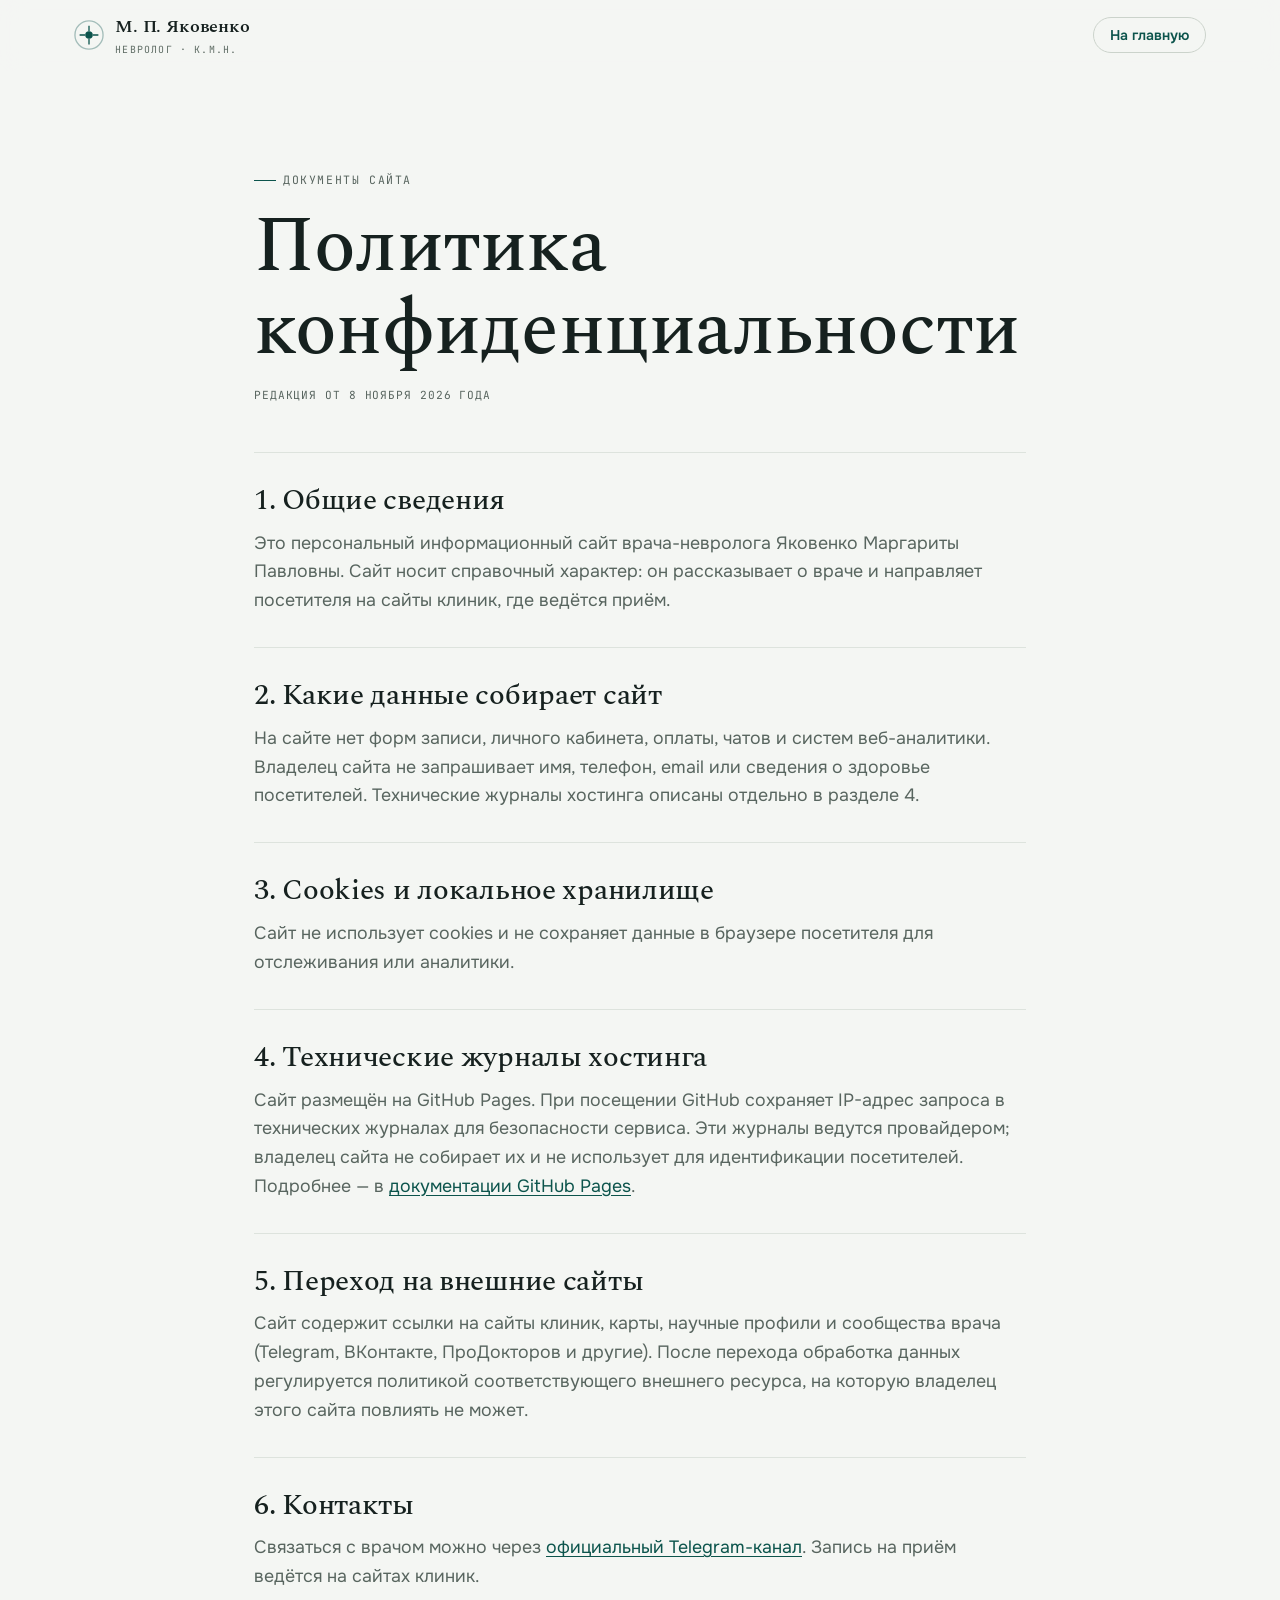
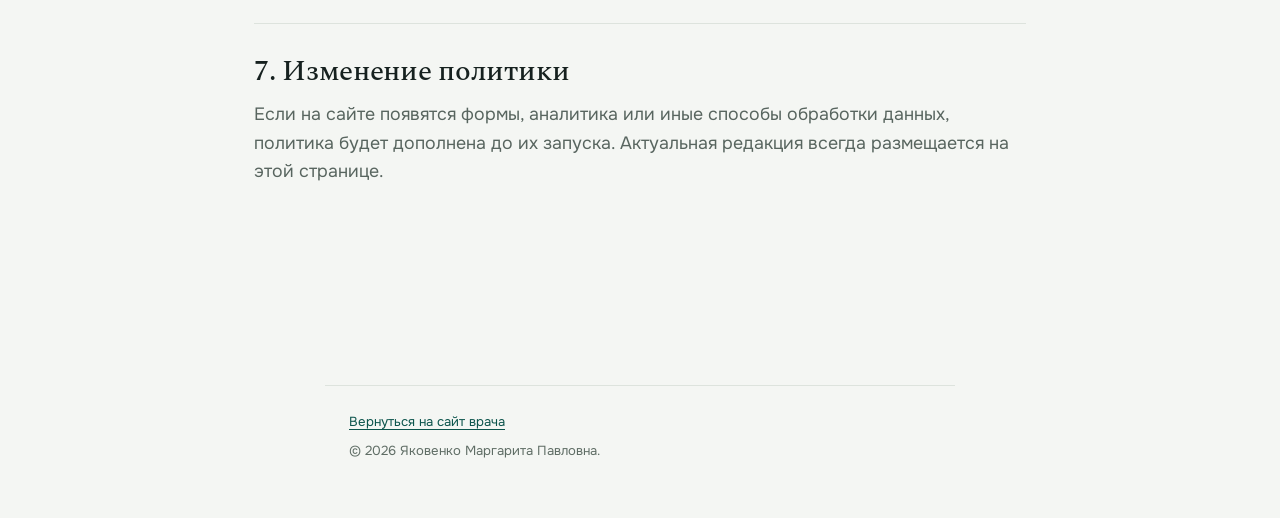
==== commit cddbb988: "fix: improve mobile booking and site accessibility" ====
--- a/privacy.html
+++ b/privacy.html
@@ -4,10 +4,11 @@
   <meta charset="utf-8">
   <meta name="viewport" content="width=device-width, initial-scale=1">
   <title>Политика конфиденциальности — Яковенко Маргарита Павловна</title>
-  <meta name="description" content="Политика конфиденциальности личного сайта врача-невролога Яковенко Маргариты Павловны. Сайт не собирает персональные данные посетителей.">
+  <meta name="description" content="Политика конфиденциальности личного сайта врача-невролога Яковенко Маргариты Павловны: отсутствие форм и аналитики, технические журналы хостинга.">
   <meta name="robots" content="index, follow">
   <link rel="canonical" href="https://maximusgenius-collab.github.io/Plusha/privacy.html">
   <meta name="theme-color" content="#0C544C">
+  <link rel="icon" href="data:image/svg+xml,%3Csvg xmlns='http://www.w3.org/2000/svg' viewBox='0 0 32 32'%3E%3Ccircle cx='16' cy='16' r='15' fill='%230C544C'/%3E%3Cg stroke='%23F4F6F3' stroke-width='1.6' fill='none'%3E%3Ccircle cx='16' cy='16' r='4.5' fill='%23F4F6F3' stroke='none'/%3E%3Cpath d='M16 11.5V4M16 20.5V28M11.5 16H4M20.5 16H28M12.8 12.8l-5 -5M19.2 19.2l5 5'/%3E%3C/g%3E%3C/svg%3E">
   <link rel="stylesheet" href="fonts.css">
   <link rel="stylesheet" href="style.css">
 </head>
@@ -29,7 +30,7 @@
   <main class="policy wrap">
     <p class="eyebrow">Документы сайта</p>
     <h1>Политика конфиденциальности</h1>
-    <p class="policy__updated">Редакция от 25 июня 2026 года</p>
+    <p class="policy__updated">Редакция от 8 ноября 2026 года</p>
 
     <section>
       <h2>1. Общие сведения</h2>
@@ -38,7 +39,7 @@
 
     <section>
       <h2>2. Какие данные собирает сайт</h2>
-      <p>Сайт <strong>не собирает персональные данные посетителей</strong>. На нём нет форм записи, личного кабинета, оплаты, чатов и систем веб-аналитики. Мы не просим и не получаем имя, телефон, email, сведения о здоровье или иные данные посетителя.</p>
+      <p>На сайте нет форм записи, личного кабинета, оплаты, чатов и систем веб-аналитики. Владелец сайта не запрашивает имя, телефон, email или сведения о здоровье посетителей. Технические журналы хостинга описаны отдельно в разделе 4.</p>
     </section>
 
     <section>
@@ -48,7 +49,7 @@
 
     <section>
       <h2>4. Технические журналы хостинга</h2>
-      <p>Как и любой сайт, страницы отдаёт хостинг-провайдер, который может вести стандартные технические журналы (включая IP-адрес запроса) для обеспечения работы и безопасности сервиса. Эти журналы ведутся провайдером, владелец сайта их не собирает и не использует для идентификации посетителей.</p>
+      <p>Сайт размещён на GitHub Pages. При посещении GitHub сохраняет IP-адрес запроса в технических журналах для безопасности сервиса. Эти журналы ведутся провайдером; владелец сайта не собирает их и не использует для идентификации посетителей. Подробнее — в <a href="https://docs.github.com/en/pages/getting-started-with-github-pages/what-is-github-pages#data-collection" target="_blank" rel="noopener">документации GitHub Pages</a>.</p>
     </section>
 
     <section>
--- a/style.css
+++ b/style.css
@@ -10,7 +10,7 @@
   --paper-3:      #EEF1ED;   /* мягкие плашки */
   --ink:          #16211F;   /* основной текст, петроль-чёрный */
   --muted:        #58655F;   /* вторичный текст */
-  --faint:        #8A958F;   /* подписи */
+  --faint:        #5F6D65;   /* подписи: контраст не ниже 4.5:1 на светлых подложках */
   --line:         #DDE3DD;   /* волосяные линии */
   --line-2:       #CBD3CB;
 
@@ -185,7 +185,7 @@
 
 @media (max-width: 940px) {
   .nav { display: none; }
-  .menu-toggle { display: block; }
+  .menu-ready .menu-toggle { display: block; }
   .header.menu-open .mobile-menu { display: grid; }
   .header.menu-open .menu-toggle span:nth-child(1) { transform: translateY(5.5px) rotate(45deg); }
   .header.menu-open .menu-toggle span:nth-child(2) { opacity: 0; }
@@ -193,10 +193,12 @@
 }
 
 @media (max-width: 500px) {
-  .header__inner { height: 64px; }
+  .header__inner { height: 64px; gap: 0.5rem; padding-inline: 16px; }
+  .brand__mark { display: none; }
   .brand__role { display: none; }
-  .brand__name { font-size: 1rem; }
-  .header__cta .btn { display: none; }
+  .brand__name { font-size: 0.95rem; white-space: nowrap; }
+  .header__cta { gap: 0.4rem; flex-shrink: 0; }
+  .header__cta .btn { padding: 0.75em 0.85em; font-size: 0.8rem; }
   .mobile-menu { grid-template-columns: 1fr; }
   .mobile-menu a:nth-child(odd) { margin-right: 0; }
 }
@@ -265,6 +267,16 @@
   .hero__grid { grid-template-columns: 1fr; gap: 2rem; }
   .portrait { max-width: 340px; }
   .hero__body { max-width: none; }
+}
+
+@media (max-width: 500px) {
+  .hero { padding-top: 1.5rem; }
+  .hero__grid { gap: 1.25rem; }
+  .portrait { width: 136px; margin: 0 auto; }
+  .hero__name { font-size: clamp(2rem, 8.5vw, 2.4rem); }
+  .hero__sub { margin-bottom: 1rem; }
+  .hero__lead { margin-bottom: 1.25rem; }
+  .hero__actions { gap: 0.65rem; }
 }
 
 /* =========================================================================
@@ -323,10 +335,14 @@
 .section__intro { color: var(--muted); margin-top: 1rem; font-size: 1.08rem; max-width: 52ch; }
 
 /* — Появление при скролле — */
-.reveal { opacity: 0; transform: translateY(18px); }
-.reveal.is-in { opacity: 1; transform: none; transition: opacity .7s var(--ease), transform .7s var(--ease); }
+.reveal { opacity: 1; transform: none; }
+.reveal.is-in { animation: reveal-in .5s var(--ease); }
+@keyframes reveal-in {
+  from { transform: translateY(10px); }
+  to { transform: none; }
+}
 @media (prefers-reduced-motion: reduce) {
-  .reveal { opacity: 1; transform: none; }
+  .reveal.is-in { animation: none; }
 }
 
 /* =========================================================================
@@ -425,9 +441,10 @@
 .doc__t { font-size: 0.96rem; font-weight: 500; color: var(--ink); line-height: 1.35; }
 .docs-hint { margin-top: 1.3rem; font-size: 0.86rem; color: var(--faint); }
 .docs-hint code { font-family: var(--mono); font-size: 0.82em; background: var(--paper-3); padding: 0.15em 0.45em; border-radius: 5px; }
-.docs .doc:nth-child(n+7) { display: none; }
+.docs--collapsible .doc:nth-child(n+7) { display: none; }
 .docs.is-expanded .doc:nth-child(n+7) { display: flex; }
-.docs-toggle { margin-top: 1rem; }
+.docs-toggle { display: none; margin-top: 1rem; }
+.docs--collapsible ~ .docs-toggle { display: inline-flex; }
 
 /* =========================================================================
    Научные публикации (РИНЦ / eLibrary)
